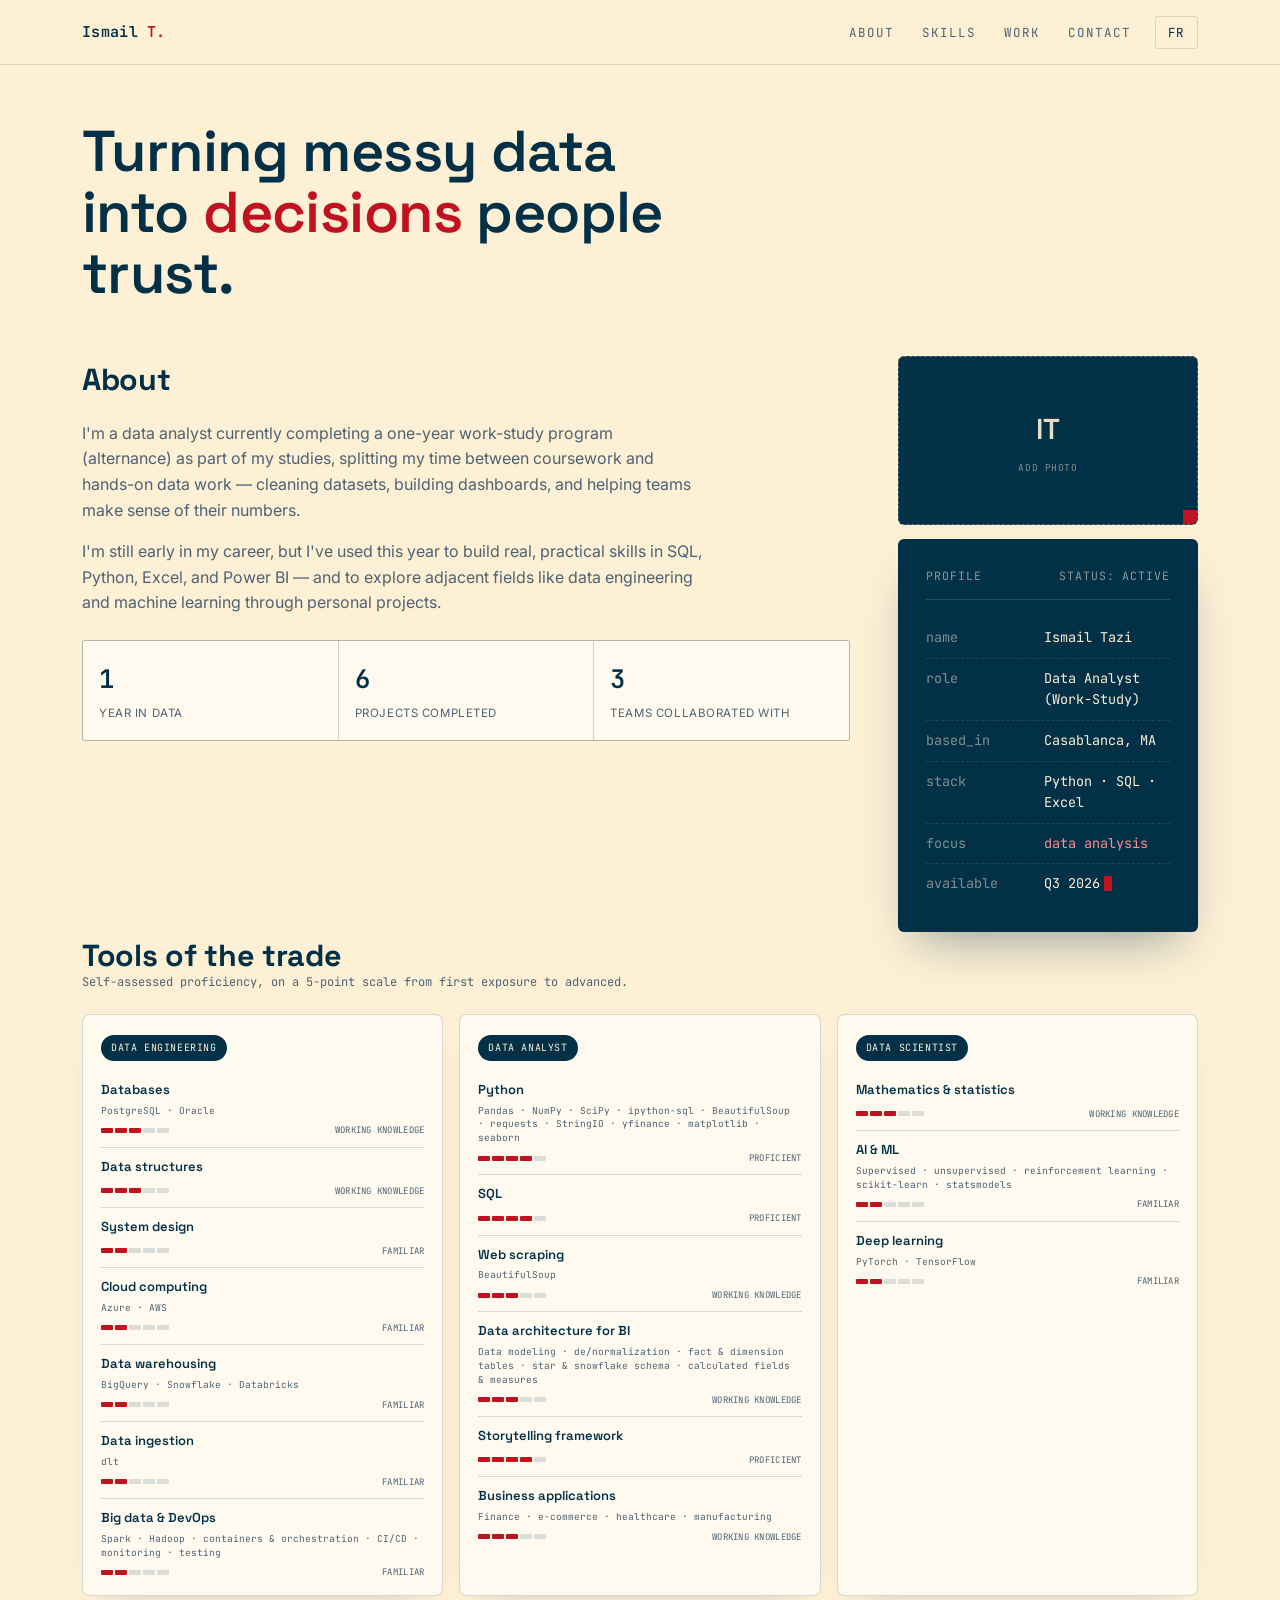
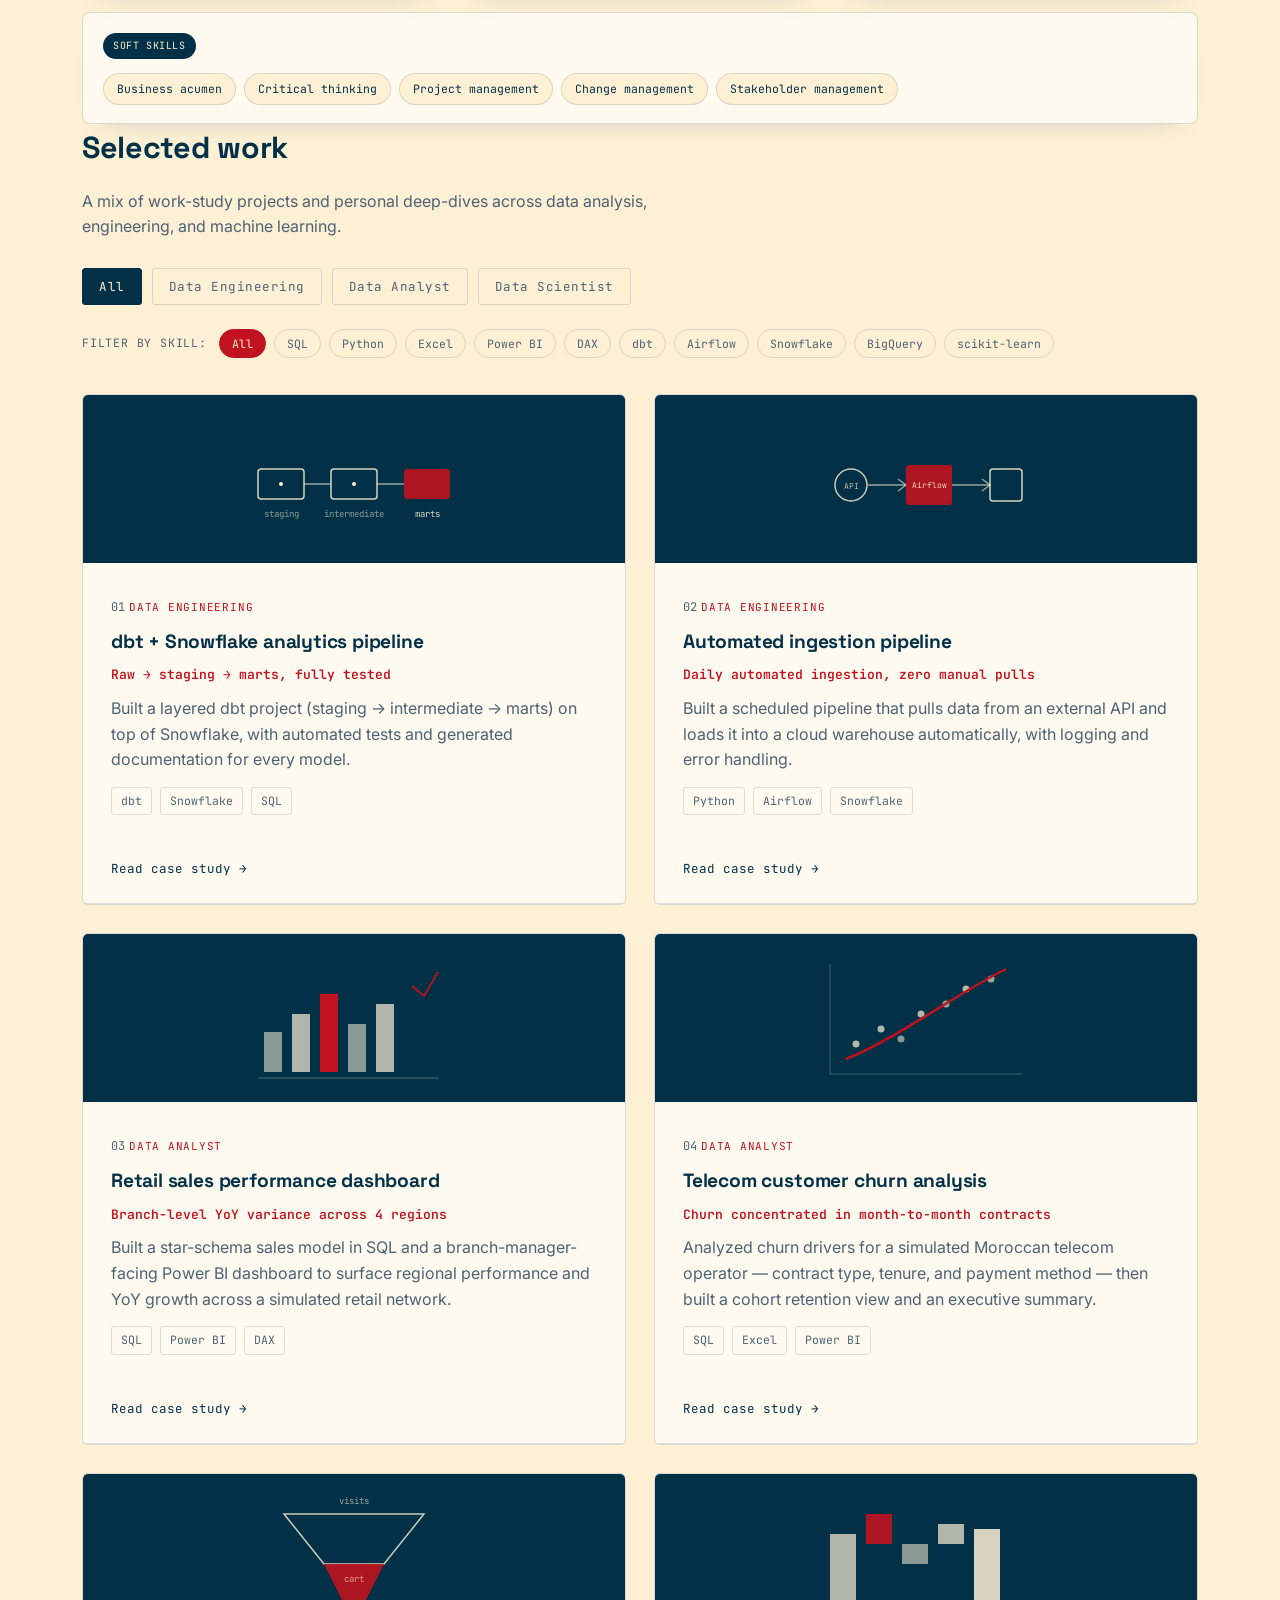
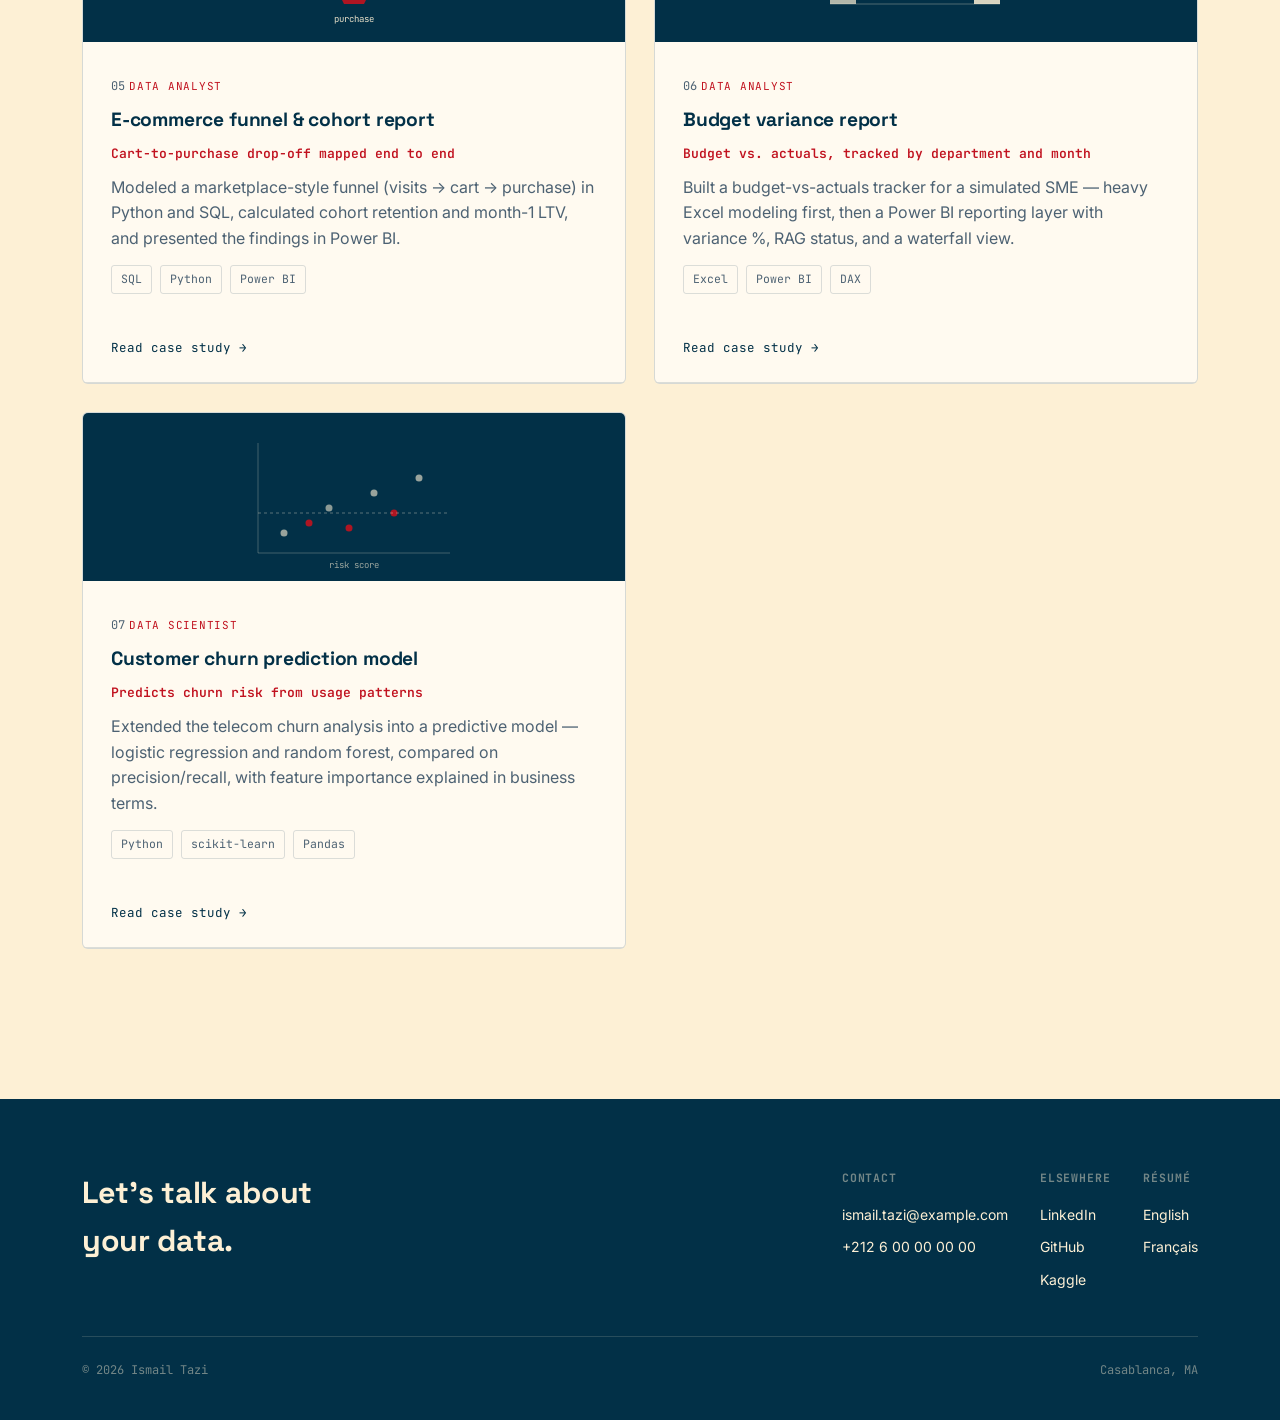
==== index.html @ ca557b4f "Add files via upload" ====
<!DOCTYPE html>
<html lang="en">
<head>
<meta charset="UTF-8">
<meta name="viewport" content="width=device-width, initial-scale=1.0">
<title>Ismail Tazi — Data Analyst (Work-Study)</title>
<link rel="preconnect" href="https://fonts.googleapis.com">
<link rel="preconnect" href="https://fonts.gstatic.com" crossorigin>
<link href="https://fonts.googleapis.com/css2?family=Space+Grotesk:wght@400;500;600;700&family=Inter:wght@400;500;600&family=JetBrains+Mono:wght@400;500;600&display=swap" rel="stylesheet">
<style>
  :root{
    --navy:#023047;
    --navy-soft:#4d6273;
    --navy-05: rgba(2,48,71,0.08);
    --navy-10: rgba(2,48,71,0.14);
    --red:#C1121F;
    --red-dim:#a10f1a;
    --cream:#FDF0D5;
    --cream-dim:#f2e1bd;
    --cream-line: rgba(2,48,71,0.16);
    --paper:#fffaf0;
    --radius: 3px;
    --max-w: 1180px;
    --ease: cubic-bezier(.2,.7,.2,1);
  }

  *{ box-sizing:border-box; }
  html{ scroll-behavior:smooth; }
  @media (prefers-reduced-motion: reduce){
    html{ scroll-behavior:auto; }
    *{ animation-duration:.001ms !important; animation-iteration-count:1 !important; transition-duration:.001ms !important; }
  }

  body{
    margin:0;
    background:var(--cream);
    color:var(--navy);
    font-family:'Inter', sans-serif;
    font-size:16px;
    line-height:1.6;
    -webkit-font-smoothing:antialiased;
  }

  h1,h2,h3{
    font-family:'Space Grotesk', sans-serif;
    margin:0;
    letter-spacing:-0.01em;
  }

  .mono{ font-family:'JetBrains Mono', monospace; }

  a{ color:inherit; text-decoration:none; }

  .wrap{
    max-width:var(--max-w);
    margin:0 auto;
    padding:0 32px;
  }

  ::selection{ background:var(--navy); color:var(--cream); }

  :focus-visible{
    outline:2px solid var(--red);
    outline-offset:3px;
  }

  /* ---------- NAV ---------- */
  header{
    position:sticky;
    top:0;
    z-index:50;
    background:rgba(253,240,213,0.92);
    backdrop-filter: blur(6px);
    border-bottom:1px solid var(--cream-line);
  }
  .nav{
    display:flex;
    align-items:center;
    justify-content:flex-start;
    height:64px;
  }
  .logo{
    font-family:'JetBrains Mono', monospace;
    font-weight:600;
    font-size:15px;
    letter-spacing:0.02em;
  }
  .logo span{ color:var(--red); }
  .nav-links{
    display:flex;
    gap:28px;
    list-style:none;
    margin:0 24px 0 auto;
    padding:0;
  }
  .nav-links a{
    font-family:'JetBrains Mono', monospace;
    font-size:12.5px;
    text-transform:uppercase;
    letter-spacing:0.08em;
    color:var(--navy-soft);
    position:relative;
    padding-bottom:4px;
    transition:color .15s var(--ease);
  }
  .nav-links a:hover{ color:var(--navy); }
  .nav-links a::after{
    content:"";
    position:absolute;
    left:0; right:100%; bottom:0;
    height:2px;
    background:var(--red);
    transition:right .2s var(--ease);
  }
  .nav-links a:hover::after{ right:0; }
  .nav-toggle{ display:none; }

  .lang-toggle{
    font-family:'JetBrains Mono', monospace;
    font-size:12.5px;
    letter-spacing:0.06em;
    background:transparent;
    color:var(--navy);
    border:1px solid var(--navy-10);
    border-radius:var(--radius);
    padding:7px 12px;
    cursor:pointer;
    transition:border-color .15s var(--ease), color .15s var(--ease);
  }
  .lang-toggle:hover{ border-color:var(--red); color:var(--red); }

  /* ---------- EYEBROW / TABLE LABEL PATTERN ---------- */
  .eyebrow{
    font-family:'JetBrains Mono', monospace;
    font-size:12.5px;
    text-transform:uppercase;
    letter-spacing:0.1em;
    color:var(--red);
    display:flex;
    align-items:center;
    gap:10px;
    margin-bottom:18px;
  }
  .eyebrow::before{
    content:"";
    width:22px; height:1px;
    background:var(--red);
  }

  section{ padding:110px 0; }
  @media (max-width:720px){ section{ padding:72px 0; } }
  #about{ padding-top:44px; }
  @media (max-width:720px){ #about{ padding-top:28px; } }
  #work{ padding-bottom:150px; }
  @media (max-width:720px){ #work{ padding-bottom:100px; } }

  /* ---------- HERO ---------- */
  .hero{
    padding-top:56px;
    padding-bottom:8px;
  }
  .hero h1{
    font-size:clamp(2.4rem, 4.6vw, 3.6rem);
    line-height:1.06;
    font-weight:600;
    max-width:18ch;
  }
  .hero h1 em{
    font-style:normal;
    color:var(--red);
  }

  .btn{
    font-family:'JetBrains Mono', monospace;
    font-size:13px;
    text-transform:uppercase;
    letter-spacing:0.06em;
    padding:14px 24px;
    border-radius:var(--radius);
    display:inline-flex;
    align-items:center;
    gap:8px;
    border:1px solid transparent;
    cursor:pointer;
    transition:transform .15s var(--ease), background .15s var(--ease), border-color .15s var(--ease);
  }
  .btn-primary{ background:var(--red); color:var(--cream); }
  .btn-primary:hover{ background:var(--red-dim); transform:translateY(-1px); }
  .btn-ghost{ background:transparent; color:var(--navy); border-color:var(--navy-10); }
  .btn-ghost:hover{ border-color:var(--navy); transform:translateY(-1px); }

  /* record card */
  .record{
    background:var(--navy);
    color:var(--cream);
    border-radius:6px;
    padding:28px;
    font-family:'JetBrains Mono', monospace;
    font-size:13.5px;
    box-shadow: 0 24px 48px -20px rgba(2,48,71,0.45);
  }
  .record-top{
    display:flex;
    justify-content:space-between;
    color: rgba(253,240,213,0.55);
    font-size:11.5px;
    text-transform:uppercase;
    letter-spacing:0.08em;
    margin-bottom:18px;
    padding-bottom:14px;
    border-bottom:1px solid rgba(253,240,213,0.15);
  }
  .record-row{
    display:flex;
    gap:14px;
    padding:9px 0;
    border-bottom:1px dashed rgba(253,240,213,0.12);
  }
  .record-row:last-child{ border-bottom:none; }
  .record-key{ color:rgba(253,240,213,0.5); min-width:104px; flex-shrink:0; }
  .record-val{ color:var(--cream); }
  .record-val.accent{ color:#ff8b91; }
  .cursor{
    display:inline-block;
    width:8px; height:15px;
    background:var(--red);
    margin-left:4px;
    animation: blink 1.1s steps(1) infinite;
    vertical-align:-3px;
  }
  @keyframes blink{ 50%{ opacity:0; } }

  /* ---------- ABOUT ---------- */
  .about-grid{
    display:grid;
    grid-template-columns: 1fr 300px;
    gap:48px;
    align-items:start;
  }
  .about-text h2{ font-size:1.9rem; margin-bottom:16px; }
  .about-text p{ color:var(--navy-soft); max-width:62ch; }
  .about-text p + p{ margin-top:14px; }

  .about-card{
    display:flex;
    flex-direction:column;
    gap:14px;
  }

  .profile-photo{
    width:100%;
    max-width:220px;
    aspect-ratio:4/5;
    border-radius:6px;
    background:var(--navy);
    border:1px dashed rgba(253,240,213,0.35);
    display:flex;
    align-items:center;
    justify-content:center;
    overflow:hidden;
    position:relative;
  }
  .profile-photo img{
    width:100%;
    height:100%;
    object-fit:cover;
    display:block;
  }
  .profile-photo .profile-placeholder{
    display:flex;
    flex-direction:column;
    align-items:center;
    gap:8px;
    color:var(--cream);
  }
  .profile-photo .profile-initials{
    font-family:'Space Grotesk', sans-serif;
    font-size:2.6rem;
    font-weight:600;
    opacity:0.9;
  }
  .profile-photo .profile-hint{
    font-family:'JetBrains Mono', monospace;
    font-size:10.5px;
    text-transform:uppercase;
    letter-spacing:0.06em;
    color:rgba(253,240,213,0.5);
  }
  .profile-photo::after{
    content:"";
    position:absolute;
    bottom:0; right:0;
    width:14px; height:14px;
    background:var(--red);
  }
  .profile-photo--hero{
    width:100%;
    max-width:none;
    aspect-ratio:16/9;
  }
  .profile-photo--hero .profile-initials{ font-size:1.8rem; }
  .profile-photo--hero .profile-hint{ font-size:9.5px; }

  .stat-strip{
    display:grid;
    grid-template-columns:repeat(3,1fr);
    gap:1px;
    background:var(--cream-line);
    border:1px solid var(--cream-line);
    border-radius:var(--radius);
    overflow:hidden;
    margin-top:24px;
  }
  .stat{
    background:var(--paper);
    padding:18px 16px;
  }
  .stat .num{
    font-family:'JetBrains Mono', monospace;
    font-size:1.6rem;
    font-weight:600;
    color:var(--navy);
  }
  .stat .num span{ color:var(--red); }
  .stat .label{
    margin-top:4px;
    font-size:11.5px;
    text-transform:uppercase;
    letter-spacing:0.05em;
    color:var(--navy-soft);
  }

  @media (max-width:900px){
    .about-grid{ grid-template-columns:1fr; gap:28px; }
    .about-card{ max-width:320px; }
    .stat-strip{ grid-template-columns:1fr; }
  }

  /* ---------- SKILLS ---------- */
  .skills-scale-note{
    font-family:'JetBrains Mono', monospace;
    font-size:12px;
    color:var(--navy-soft);
    margin:-16px 0 22px;
  }
  .skills-columns{
    display:grid;
    grid-template-columns:repeat(3, 1fr);
    gap:16px;
  }
  .skill-category{
    background:var(--paper);
    padding:18px 18px 6px;
    border:1px solid var(--cream-line);
    border-radius:8px;
    box-shadow:0 12px 28px -22px rgba(2,48,71,0.35);
  }
  .skill-category-label{
    font-family:'JetBrains Mono', monospace;
    font-size:10px;
    text-transform:uppercase;
    letter-spacing:0.06em;
    color:var(--cream);
    background:var(--navy);
    padding:5px 10px;
    border-radius:20px;
    margin-bottom:10px;
    display:inline-block;
  }
  .skill-row{
    padding:9px 0;
    border-top:1px solid var(--cream-line);
  }
  .skill-category .skill-row:first-of-type{ border-top:none; }
  .skill-row-top{
    display:flex;
    justify-content:space-between;
    align-items:baseline;
    gap:10px;
  }
  .skill-name{
    font-family:'Space Grotesk', sans-serif;
    font-size:13px;
    font-weight:600;
    color:var(--navy);
  }
  .skill-sub{
    font-family:'JetBrains Mono', monospace;
    font-size:9.5px;
    color:var(--navy-soft);
    line-height:1.45;
    margin-top:3px;
  }
  .skill-meter{
    display:flex;
    align-items:center;
    justify-content:space-between;
    gap:10px;
    margin-top:6px;
  }
  .skill-level{ display:flex; gap:2px; }
  .skill-level span{
    width:12px; height:5px;
    background:var(--navy-10);
    border-radius:1px;
  }
  .skill-level span.filled{ background:var(--red); }
  .skill-level-label{
    font-family:'JetBrains Mono', monospace;
    font-size:9px;
    text-transform:uppercase;
    letter-spacing:0.03em;
    color:var(--navy-soft);
    white-space:nowrap;
  }
  @media (max-width:900px){ .skills-columns{ grid-template-columns:1fr; } }

  .soft-skills-card{
    margin-top:16px;
    background:var(--paper);
    padding:18px 20px;
    border:1px solid var(--cream-line);
    border-radius:8px;
    box-shadow:0 12px 28px -22px rgba(2,48,71,0.35);
  }
  .soft-skills-tags{
    display:flex;
    flex-wrap:wrap;
    gap:8px;
    margin-top:4px;
  }
  .soft-tag{
    font-family:'JetBrains Mono', monospace;
    font-size:11.5px;
    padding:6px 13px;
    border:1px solid var(--navy-10);
    border-radius:20px;
    color:var(--navy);
    background:var(--cream);
  }

  /* ---------- PROJECTS ---------- */
  .filter-bar{
    display:flex;
    gap:10px;
    flex-wrap:wrap;
    margin:28px 0 40px;
  }
  .filter-btn{
    font-family:'JetBrains Mono', monospace;
    font-size:12.5px;
    letter-spacing:0.04em;
    padding:9px 16px;
    border-radius:var(--radius);
    border:1px solid var(--navy-10);
    background:transparent;
    color:var(--navy-soft);
    cursor:pointer;
    transition:background .15s var(--ease), color .15s var(--ease), border-color .15s var(--ease);
  }
  .filter-btn:hover{ border-color:var(--navy); color:var(--navy); }
  .filter-btn.active{
    background:var(--navy);
    border-color:var(--navy);
    color:var(--cream);
  }

  .skill-filter-row{
    display:flex;
    align-items:center;
    gap:12px;
    flex-wrap:wrap;
    margin:-16px 0 36px;
  }
  .skill-filter-label{
    font-family:'JetBrains Mono', monospace;
    font-size:11.5px;
    text-transform:uppercase;
    letter-spacing:0.07em;
    color:var(--navy-soft);
  }
  .skill-filters{
    display:flex;
    gap:8px;
    flex-wrap:wrap;
  }
  .skill-btn{
    font-family:'JetBrains Mono', monospace;
    font-size:11.5px;
    padding:6px 12px;
    border-radius:20px;
    border:1px solid var(--navy-10);
    background:transparent;
    color:var(--navy-soft);
    cursor:pointer;
    transition:background .15s var(--ease), color .15s var(--ease), border-color .15s var(--ease);
  }
  .skill-btn:hover{ border-color:var(--red); color:var(--red); }
  .skill-btn.active{
    background:var(--red);
    border-color:var(--red);
    color:var(--cream);
  }

  .projects-grid{
    display:grid;
    grid-template-columns:repeat(2, 1fr);
    gap:28px;
  }
  @media (max-width:820px){ .projects-grid{ grid-template-columns:1fr; } }

  .project-card{
    background:var(--paper);
    border:1px solid var(--cream-line);
    border-radius:6px;
    overflow:hidden;
    transition:transform .2s var(--ease), box-shadow .2s var(--ease), opacity .25s var(--ease);
  }
  .project-card:hover{
    transform:translateY(-3px);
    box-shadow:0 20px 36px -22px rgba(2,48,71,0.35);
  }
  .project-card.filtered-out{
    display:none;
  }

  .project-visual{
    height:168px;
    background:var(--navy);
    display:flex;
    align-items:center;
    justify-content:center;
    position:relative;
  }
  .project-visual svg{ width:100%; height:100%; }

  .project-body{ padding:26px 28px 28px; }
  .project-index{
    font-family:'JetBrains Mono', monospace;
    font-size:12px;
    color:var(--navy-soft);
  }
  .project-tag-cat{
    display:inline-block;
    font-family:'JetBrains Mono', monospace;
    font-size:11px;
    text-transform:uppercase;
    letter-spacing:0.07em;
    color:var(--red);
    margin:10px 0 10px;
  }
  .project-card h3{ font-size:1.2rem; margin-bottom:8px; }
  .project-card p{ color:var(--navy-soft); margin:0 0 14px; }
  .project-card .metric{
    font-family:'JetBrains Mono', monospace;
    font-size:13px;
    color:var(--red);
    font-weight:600;
    margin-bottom:10px;
  }
  .case-tags{ display:flex; gap:8px; flex-wrap:wrap; margin-bottom:16px; }
  .case-tags span{
    font-family:'JetBrains Mono', monospace;
    font-size:11.5px;
    color:var(--navy-soft);
    border:1px solid var(--navy-10);
    padding:4px 9px;
    border-radius:var(--radius);
  }
  .case-link{
    font-family:'JetBrains Mono', monospace;
    font-size:12.5px;
    color:var(--navy);
    border-bottom:1px solid var(--navy-10);
    padding-bottom:2px;
    transition:border-color .15s;
  }
  .case-link:hover{ border-color:var(--red); color:var(--red); }

  /* ---------- CONTACT / FOOTER ---------- */
  footer{
    background:var(--navy);
    color:rgba(253,240,213,0.7);
    padding:70px 0 40px;
  }
  footer .wrap{ }
  .footer-top{
    display:flex;
    justify-content:space-between;
    align-items:flex-start;
    gap:40px;
    flex-wrap:wrap;
    padding-bottom:40px;
    border-bottom:1px solid rgba(253,240,213,0.15);
  }
  footer h2{
    color:var(--cream);
    font-size:1.9rem;
    max-width:14ch;
  }
  .footer-links{
    display:flex;
    gap:32px;
    flex-wrap:wrap;
  }
  .footer-col h4{
    font-family:'JetBrains Mono', monospace;
    text-transform:uppercase;
    font-size:11.5px;
    letter-spacing:0.08em;
    color:rgba(253,240,213,0.45);
    margin:0 0 12px;
  }
  .footer-col a{
    display:block;
    font-size:14px;
    color:var(--cream);
    padding:5px 0;
    transition:color .15s;
  }
  .footer-col a:hover{ color:var(--red); }
  .footer-bottom{
    display:flex;
    justify-content:space-between;
    padding-top:24px;
    font-family:'JetBrains Mono', monospace;
    font-size:12px;
    color:rgba(253,240,213,0.45);
    flex-wrap:wrap;
    gap:10px;
  }

  .reveal{
    opacity:0;
    transform:translateY(14px);
    transition:opacity .6s var(--ease), transform .6s var(--ease);
  }
  .reveal.in{ opacity:1; transform:none; }
</style>
</head>
<body>

<header>
  <div class="wrap nav">
    <div class="logo">Ismail <span>T.</span></div>
    <ul class="nav-links">
      <li><a href="#about" data-i18n="nav.about">about</a></li>
      <li><a href="#skills" data-i18n="nav.skills">skills</a></li>
      <li><a href="#work" data-i18n="nav.work">work</a></li>
      <li><a href="#contact" data-i18n="nav.contact">contact</a></li>
    </ul>
    <button class="lang-toggle mono" id="langToggle" aria-label="Switch language">FR</button>
  </div>
</header>

<main>

  <!-- HERO -->
  <section class="hero wrap" id="hero">
    <h1 data-i18n="hero.title">Turning messy data<br>into <em>decisions</em> people trust.</h1>
  </section>

  <!-- ABOUT -->
  <section id="about" class="wrap">
    <div class="about-grid">
      <div class="about-text">
        <h2 data-i18n="about.title">About</h2>
        <p data-i18n="about.p1">I spend most days in that space between raw tables and real decisions — cleaning messy datasets, building models, and shipping dashboards that people actually open on a Monday morning. I care as much about a well-indexed query as I do about a well-calibrated model.</p>
        <p data-i18n="about.p2">Before moving fully into data, I worked adjacent to the business teams I now support — which is probably why I default to asking "what decision does this change?" before I open a notebook.</p>

        <div class="stat-strip">
          <div class="stat"><div class="num">1</div><div class="label" data-i18n="about.stat1">year in data</div></div>
          <div class="stat"><div class="num">6</div><div class="label" data-i18n="about.stat2">projects completed</div></div>
          <div class="stat"><div class="num">3</div><div class="label" data-i18n="about.stat3">teams collaborated with</div></div>
        </div>
      </div>

      <div class="about-card">
        <div class="profile-photo profile-photo--hero">
          <!-- Replace this placeholder with: <img src="profile.jpg" alt="Ismail Tazi"> -->
          <div class="profile-placeholder">
            <span class="profile-initials">IT</span>
            <span class="profile-hint" data-i18n="about.photoHint">add photo</span>
          </div>
        </div>

        <div class="record" aria-hidden="true">
          <div class="record-top"><span>Profile</span><span data-i18n="record.status">status: active</span></div>
          <div class="record-row"><span class="record-key">name</span><span class="record-val">Ismail Tazi</span></div>
          <div class="record-row"><span class="record-key">role</span><span class="record-val" data-i18n="record.role">Data Analyst (Work-Study)</span></div>
          <div class="record-row"><span class="record-key">based_in</span><span class="record-val">Casablanca, MA</span></div>
          <div class="record-row"><span class="record-key">stack</span><span class="record-val">Python · SQL · Excel</span></div>
          <div class="record-row"><span class="record-key">focus</span><span class="record-val accent" data-i18n="record.focus">data analysis</span></div>
          <div class="record-row"><span class="record-key">available</span><span class="record-val" data-i18n="record.available">Q3 2026<span class="cursor"></span></span></div>
        </div>
      </div>
    </div>
  </section>

  <!-- SKILLS -->
  <section id="skills" class="wrap">
    <h2 style="font-size:1.9rem; margin-bottom:8px;" data-i18n="skills.title">Tools of the trade</h2>
    <p class="skills-scale-note" data-i18n="skills.scaleNote">Self-assessed proficiency, on a 5-point scale from first exposure to advanced.</p>

    <div class="skills-columns">

      <!-- Data Engineering -->
      <div class="skill-category">
        <span class="skill-category-label" data-i18n="filter.engineering">Data Engineering</span>

        <div class="skill-row">
          <div class="skill-row-top"><span class="skill-name" data-i18n="skill.databases">Databases</span></div>
          <div class="skill-sub">PostgreSQL · Oracle</div>
          <div class="skill-meter">
            <div class="skill-level" data-level="3"><span></span><span></span><span></span><span></span><span></span></div>
            <span class="skill-level-label" data-i18n="level.3">Working knowledge</span>
          </div>
        </div>

        <div class="skill-row">
          <div class="skill-row-top"><span class="skill-name" data-i18n="skill.datastructures">Data structures</span></div>
          <div class="skill-meter">
            <div class="skill-level" data-level="3"><span></span><span></span><span></span><span></span><span></span></div>
            <span class="skill-level-label" data-i18n="level.3">Working knowledge</span>
          </div>
        </div>

        <div class="skill-row">
          <div class="skill-row-top"><span class="skill-name" data-i18n="skill.systemdesign">System design</span></div>
          <div class="skill-meter">
            <div class="skill-level" data-level="2"><span></span><span></span><span></span><span></span><span></span></div>
            <span class="skill-level-label" data-i18n="level.2">Familiar</span>
          </div>
        </div>

        <div class="skill-row">
          <div class="skill-row-top"><span class="skill-name" data-i18n="skill.cloud">Cloud computing</span></div>
          <div class="skill-sub">Azure · AWS</div>
          <div class="skill-meter">
            <div class="skill-level" data-level="2"><span></span><span></span><span></span><span></span><span></span></div>
            <span class="skill-level-label" data-i18n="level.2">Familiar</span>
          </div>
        </div>

        <div class="skill-row">
          <div class="skill-row-top"><span class="skill-name" data-i18n="skill.warehousing">Data warehousing</span></div>
          <div class="skill-sub">BigQuery · Snowflake · Databricks</div>
          <div class="skill-meter">
            <div class="skill-level" data-level="2"><span></span><span></span><span></span><span></span><span></span></div>
            <span class="skill-level-label" data-i18n="level.2">Familiar</span>
          </div>
        </div>

        <div class="skill-row">
          <div class="skill-row-top"><span class="skill-name" data-i18n="skill.ingestion">Data ingestion</span></div>
          <div class="skill-sub">dlt</div>
          <div class="skill-meter">
            <div class="skill-level" data-level="2"><span></span><span></span><span></span><span></span><span></span></div>
            <span class="skill-level-label" data-i18n="level.2">Familiar</span>
          </div>
        </div>

        <div class="skill-row">
          <div class="skill-row-top"><span class="skill-name" data-i18n="skill.bigdata">Big data &amp; DevOps</span></div>
          <div class="skill-sub">Spark · Hadoop · containers &amp; orchestration · CI/CD · monitoring · testing</div>
          <div class="skill-meter">
            <div class="skill-level" data-level="2"><span></span><span></span><span></span><span></span><span></span></div>
            <span class="skill-level-label" data-i18n="level.2">Familiar</span>
          </div>
        </div>
      </div>

      <!-- Data Analyst -->
      <div class="skill-category">
        <span class="skill-category-label" data-i18n="filter.analyst">Data Analyst</span>

        <div class="skill-row">
          <div class="skill-row-top"><span class="skill-name">Python</span></div>
          <div class="skill-sub">Pandas · NumPy · SciPy · ipython-sql · BeautifulSoup · requests · StringIO · yfinance · matplotlib · seaborn</div>
          <div class="skill-meter">
            <div class="skill-level" data-level="4"><span></span><span></span><span></span><span></span><span></span></div>
            <span class="skill-level-label" data-i18n="level.4">Proficient</span>
          </div>
        </div>

        <div class="skill-row">
          <div class="skill-row-top"><span class="skill-name">SQL</span></div>
          <div class="skill-meter">
            <div class="skill-level" data-level="4"><span></span><span></span><span></span><span></span><span></span></div>
            <span class="skill-level-label" data-i18n="level.4">Proficient</span>
          </div>
        </div>

        <div class="skill-row">
          <div class="skill-row-top"><span class="skill-name" data-i18n="skill.webscraping">Web scraping</span></div>
          <div class="skill-sub">BeautifulSoup</div>
          <div class="skill-meter">
            <div class="skill-level" data-level="3"><span></span><span></span><span></span><span></span><span></span></div>
            <span class="skill-level-label" data-i18n="level.3">Working knowledge</span>
          </div>
        </div>

        <div class="skill-row">
          <div class="skill-row-top"><span class="skill-name" data-i18n="skill.dataarch">Data architecture for BI</span></div>
          <div class="skill-sub" data-i18n="skill.dataarch.sub">Data modeling · de/normalization · fact &amp; dimension tables · star &amp; snowflake schema · calculated fields &amp; measures</div>
          <div class="skill-meter">
            <div class="skill-level" data-level="3"><span></span><span></span><span></span><span></span><span></span></div>
            <span class="skill-level-label" data-i18n="level.3">Working knowledge</span>
          </div>
        </div>

        <div class="skill-row">
          <div class="skill-row-top"><span class="skill-name" data-i18n="skill.storytelling">Storytelling framework</span></div>
          <div class="skill-meter">
            <div class="skill-level" data-level="4"><span></span><span></span><span></span><span></span><span></span></div>
            <span class="skill-level-label" data-i18n="level.4">Proficient</span>
          </div>
        </div>

        <div class="skill-row">
          <div class="skill-row-top"><span class="skill-name" data-i18n="skill.bizapps">Business applications</span></div>
          <div class="skill-sub" data-i18n="skill.bizapps.sub">Finance · e-commerce · healthcare · manufacturing</div>
          <div class="skill-meter">
            <div class="skill-level" data-level="3"><span></span><span></span><span></span><span></span><span></span></div>
            <span class="skill-level-label" data-i18n="level.3">Working knowledge</span>
          </div>
        </div>
      </div>

      <!-- Data Scientist -->
      <div class="skill-category">
        <span class="skill-category-label" data-i18n="filter.scientist">Data Scientist</span>

        <div class="skill-row">
          <div class="skill-row-top"><span class="skill-name" data-i18n="skill.mathstats">Mathematics &amp; statistics</span></div>
          <div class="skill-meter">
            <div class="skill-level" data-level="3"><span></span><span></span><span></span><span></span><span></span></div>
            <span class="skill-level-label" data-i18n="level.3">Working knowledge</span>
          </div>
        </div>

        <div class="skill-row">
          <div class="skill-row-top"><span class="skill-name">AI &amp; ML</span></div>
          <div class="skill-sub" data-i18n="skill.aiml.sub">Supervised · unsupervised · reinforcement learning · scikit-learn · statsmodels</div>
          <div class="skill-meter">
            <div class="skill-level" data-level="2"><span></span><span></span><span></span><span></span><span></span></div>
            <span class="skill-level-label" data-i18n="level.2">Familiar</span>
          </div>
        </div>

        <div class="skill-row">
          <div class="skill-row-top"><span class="skill-name" data-i18n="skill.deeplearning">Deep learning</span></div>
          <div class="skill-sub">PyTorch · TensorFlow</div>
          <div class="skill-meter">
            <div class="skill-level" data-level="2"><span></span><span></span><span></span><span></span><span></span></div>
            <span class="skill-level-label" data-i18n="level.2">Familiar</span>
          </div>
        </div>
      </div>

    </div>

    <div class="soft-skills-card">
      <span class="skill-category-label" data-i18n="skill.soft">Soft skills</span>
      <div class="soft-skills-tags">
        <span class="soft-tag" data-i18n="skill.soft.acumen">Business acumen</span>
        <span class="soft-tag" data-i18n="skill.soft.critical">Critical thinking</span>
        <span class="soft-tag" data-i18n="skill.soft.pm">Project management</span>
        <span class="soft-tag" data-i18n="skill.soft.change">Change management</span>
        <span class="soft-tag" data-i18n="skill.soft.stakeholder">Stakeholder management</span>
      </div>
    </div>
  </section>

  <!-- PROJECTS -->
  <section id="work" class="wrap">
    <h2 style="font-size:1.9rem; margin-bottom:8px;" data-i18n="projects.title">Selected work</h2>
    <p style="color:var(--navy-soft); max-width:60ch; margin-bottom:12px;" data-i18n="projects.intro">A mix of work-study projects and personal deep-dives across data analysis, engineering, and machine learning.</p>

    <div class="filter-bar" role="tablist" aria-label="Filter projects by field">
      <button class="filter-btn active" data-filter="all" data-i18n="filter.all">All</button>
      <button class="filter-btn" data-filter="engineering" data-i18n="filter.engineering">Data Engineering</button>
      <button class="filter-btn" data-filter="analyst" data-i18n="filter.analyst">Data Analyst</button>
      <button class="filter-btn" data-filter="scientist" data-i18n="filter.scientist">Data Scientist</button>
    </div>

    <div class="skill-filter-row">
      <span class="skill-filter-label" data-i18n="skillfilter.label">Filter by skill:</span>
      <div class="skill-filters" role="tablist" aria-label="Filter projects by skill">
        <button class="skill-btn active" data-skill="all" data-i18n="filter.all">All</button>
        <button class="skill-btn" data-skill="sql">SQL</button>
        <button class="skill-btn" data-skill="python">Python</button>
        <button class="skill-btn" data-skill="excel">Excel</button>
        <button class="skill-btn" data-skill="power-bi">Power BI</button>
        <button class="skill-btn" data-skill="dax">DAX</button>
        <button class="skill-btn" data-skill="dbt">dbt</button>
        <button class="skill-btn" data-skill="airflow">Airflow</button>
        <button class="skill-btn" data-skill="snowflake">Snowflake</button>
        <button class="skill-btn" data-skill="bigquery">BigQuery</button>
        <button class="skill-btn" data-skill="scikit-learn">scikit-learn</button>
      </div>
    </div>

    <div class="projects-grid">

      <!-- Data Engineering -->
      <article class="project-card" data-category="engineering" data-skills="dbt,snowflake,sql">
        <div class="project-visual" aria-hidden="true">
          <svg viewBox="0 0 240 168" xmlns="http://www.w3.org/2000/svg">
            <rect x="24" y="74" width="46" height="30" rx="3" stroke="#FDF0D5" stroke-width="1.5" fill="none" opacity="0.85"/>
            <rect x="97" y="74" width="46" height="30" rx="3" stroke="#FDF0D5" stroke-width="1.5" fill="none" opacity="0.85"/>
            <rect x="170" y="74" width="46" height="30" rx="3" fill="#C1121F" opacity="0.9"/>
            <path d="M70 89 H97" stroke="#FDF0D5" stroke-width="1.5" opacity="0.6"/>
            <path d="M143 89 H170" stroke="#FDF0D5" stroke-width="1.5" opacity="0.6"/>
            <circle cx="47" cy="89" r="2" fill="#FDF0D5"/>
            <circle cx="120" cy="89" r="2" fill="#FDF0D5"/>
            <text x="47" y="122" font-family="JetBrains Mono, monospace" font-size="9" fill="#FDF0D5" text-anchor="middle" opacity="0.55">staging</text>
            <text x="120" y="122" font-family="JetBrains Mono, monospace" font-size="9" fill="#FDF0D5" text-anchor="middle" opacity="0.55">intermediate</text>
            <text x="193" y="122" font-family="JetBrains Mono, monospace" font-size="9" fill="#FDF0D5" text-anchor="middle" opacity="0.85">marts</text>
          </svg>
        </div>
        <div class="project-body">
          <span class="project-index">01</span>
          <div class="project-tag-cat" data-i18n="filter.engineering">Data Engineering</div>
          <h3 data-i18n="case1.title">dbt + Snowflake analytics pipeline</h3>
          <div class="metric" data-i18n="case1.metric">Raw → staging → marts, fully tested</div>
          <p data-i18n="case1.desc">Built a layered dbt project (staging → intermediate → marts) on top of Snowflake, with automated tests and generated documentation for every model.</p>
          <div class="case-tags"><span>dbt</span><span>Snowflake</span><span>SQL</span></div>
        </div>
        <a class="case-link" href="projects/dbt-snowflake-pipeline.html" data-i18n="case.link" style="display:block; padding:0 28px 24px;">Read case study →</a>
      </article>

      <article class="project-card" data-category="engineering" data-skills="python,airflow,snowflake">
        <div class="project-visual" aria-hidden="true">
          <svg viewBox="0 0 240 168" xmlns="http://www.w3.org/2000/svg">
            <circle cx="45" cy="90" r="16" stroke="#FDF0D5" stroke-width="1.5" fill="none" opacity="0.8"/>
            <text x="45" y="94" font-family="JetBrains Mono, monospace" font-size="8" fill="#FDF0D5" text-anchor="middle" opacity="0.75">API</text>
            <path d="M62 90 H100" stroke="#FDF0D5" stroke-width="1.5" opacity="0.6"/>
            <path d="M92 84 L100 90 L92 96" stroke="#FDF0D5" stroke-width="1.5" fill="none" opacity="0.6"/>
            <rect x="100" y="70" width="46" height="40" rx="3" fill="#C1121F" opacity="0.9"/>
            <text x="123" y="93" font-family="JetBrains Mono, monospace" font-size="8" fill="#FDF0D5" text-anchor="middle" opacity="0.9">Airflow</text>
            <path d="M146 90 H184" stroke="#FDF0D5" stroke-width="1.5" opacity="0.6"/>
            <path d="M176 84 L184 90 L176 96" stroke="#FDF0D5" stroke-width="1.5" fill="none" opacity="0.6"/>
            <rect x="184" y="74" width="32" height="32" rx="3" stroke="#FDF0D5" stroke-width="1.5" fill="none" opacity="0.85"/>
          </svg>
        </div>
        <div class="project-body">
          <span class="project-index">02</span>
          <div class="project-tag-cat" data-i18n="filter.engineering">Data Engineering</div>
          <h3 data-i18n="case2.title">Automated ingestion pipeline</h3>
          <div class="metric" data-i18n="case2.metric">Daily automated ingestion, zero manual pulls</div>
          <p data-i18n="case2.desc">Built a scheduled pipeline that pulls data from an external API and loads it into a cloud warehouse automatically, with logging and error handling.</p>
          <div class="case-tags"><span>Python</span><span>Airflow</span><span>Snowflake</span></div>
        </div>
        <a class="case-link" href="projects/automated-ingestion-pipeline.html" data-i18n="case.link" style="display:block; padding:0 28px 24px;">Read case study →</a>
      </article>

      <!-- Data Analyst -->
      <article class="project-card" data-category="analyst" data-skills="sql,power-bi,dax">
        <div class="project-visual" aria-hidden="true">
          <svg viewBox="0 0 240 168" xmlns="http://www.w3.org/2000/svg">
            <rect x="30" y="98" width="18" height="40" fill="#FDF0D5" opacity="0.55"/>
            <rect x="58" y="80" width="18" height="58" fill="#FDF0D5" opacity="0.7"/>
            <rect x="86" y="60" width="18" height="78" fill="#C1121F"/>
            <rect x="114" y="90" width="18" height="48" fill="#FDF0D5" opacity="0.55"/>
            <rect x="142" y="70" width="18" height="68" fill="#FDF0D5" opacity="0.7"/>
            <line x1="24" y1="144" x2="205" y2="144" stroke="#FDF0D5" stroke-width="1" opacity="0.3"/>
            <path d="M178 52 L190 62 L204 38" stroke="#C1121F" stroke-width="2" fill="none" opacity="0.9"/>
          </svg>
        </div>
        <div class="project-body">
          <span class="project-index">03</span>
          <div class="project-tag-cat" data-i18n="filter.analyst">Data Analyst</div>
          <h3 data-i18n="case3.title">Retail sales performance dashboard</h3>
          <div class="metric" data-i18n="case3.metric">Branch-level YoY variance across 4 regions</div>
          <p data-i18n="case3.desc">Built a star-schema sales model in SQL and a branch-manager-facing Power BI dashboard to surface regional performance and YoY growth across a simulated retail network.</p>
          <div class="case-tags"><span>SQL</span><span>Power BI</span><span>DAX</span></div>
        </div>
        <a class="case-link" href="projects/retail-banking-sales-dashboard.html" data-i18n="case.link" style="display:block; padding:0 28px 24px;">Read case study →</a>
      </article>

      <article class="project-card" data-category="analyst" data-skills="sql,excel,power-bi">
        <div class="project-visual" aria-hidden="true">
          <svg viewBox="0 0 240 168" xmlns="http://www.w3.org/2000/svg">
            <line x1="24" y1="30" x2="24" y2="140" stroke="#FDF0D5" stroke-width="1" opacity="0.25"/>
            <line x1="24" y1="140" x2="216" y2="140" stroke="#FDF0D5" stroke-width="1" opacity="0.25"/>
            <circle cx="50" cy="110" r="3.5" fill="#FDF0D5" opacity="0.7"/>
            <circle cx="75" cy="95" r="3.5" fill="#FDF0D5" opacity="0.7"/>
            <circle cx="95" cy="105" r="3.5" fill="#FDF0D5" opacity="0.55"/>
            <circle cx="115" cy="80" r="3.5" fill="#FDF0D5" opacity="0.7"/>
            <circle cx="140" cy="70" r="3.5" fill="#FDF0D5" opacity="0.6"/>
            <circle cx="160" cy="55" r="3.5" fill="#FDF0D5" opacity="0.7"/>
            <circle cx="185" cy="45" r="3.5" fill="#FDF0D5" opacity="0.6"/>
            <path d="M40 125 C 90 105, 150 60, 200 35" stroke="#C1121F" stroke-width="2.5" fill="none"/>
          </svg>
        </div>
        <div class="project-body">
          <span class="project-index">04</span>
          <div class="project-tag-cat" data-i18n="filter.analyst">Data Analyst</div>
          <h3 data-i18n="case4.title">Telecom customer churn analysis</h3>
          <div class="metric" data-i18n="case4.metric">Churn concentrated in month-to-month contracts</div>
          <p data-i18n="case4.desc">Analyzed churn drivers for a simulated Moroccan telecom operator — contract type, tenure, and payment method — then built a cohort retention view and an executive summary.</p>
          <div class="case-tags"><span>SQL</span><span>Excel</span><span>Power BI</span></div>
        </div>
        <a class="case-link" href="projects/telecom-churn-analysis.html" data-i18n="case.link" style="display:block; padding:0 28px 24px;">Read case study →</a>
      </article>

      <article class="project-card" data-category="analyst" data-skills="sql,python,power-bi">
        <div class="project-visual" aria-hidden="true">
          <svg viewBox="0 0 240 168" xmlns="http://www.w3.org/2000/svg">
            <path d="M50 40 H190 L150 90 H90 Z" fill="none" stroke="#FDF0D5" stroke-width="1.5" opacity="0.8"/>
            <path d="M90 90 H150 L130 130 H110 Z" fill="#C1121F" opacity="0.9"/>
            <text x="120" y="30" font-family="JetBrains Mono, monospace" font-size="9" fill="#FDF0D5" text-anchor="middle" opacity="0.6">visits</text>
            <text x="120" y="108" font-family="JetBrains Mono, monospace" font-size="9" fill="#FDF0D5" text-anchor="middle" opacity="0.6">cart</text>
            <text x="120" y="148" font-family="JetBrains Mono, monospace" font-size="9" fill="#FDF0D5" text-anchor="middle" opacity="0.9">purchase</text>
          </svg>
        </div>
        <div class="project-body">
          <span class="project-index">05</span>
          <div class="project-tag-cat" data-i18n="filter.analyst">Data Analyst</div>
          <h3 data-i18n="case5.title">E-commerce funnel &amp; cohort report</h3>
          <div class="metric" data-i18n="case5.metric">Cart-to-purchase drop-off mapped end to end</div>
          <p data-i18n="case5.desc">Modeled a marketplace-style funnel (visits → cart → purchase) in Python and SQL, calculated cohort retention and month-1 LTV, and presented the findings in Power BI.</p>
          <div class="case-tags"><span>SQL</span><span>Python</span><span>Power BI</span></div>
        </div>
        <a class="case-link" href="projects/ecommerce-funnel-cohort-report.html" data-i18n="case.link" style="display:block; padding:0 28px 24px;">Read case study →</a>
      </article>

      <article class="project-card" data-category="analyst" data-skills="excel,power-bi,dax">
        <div class="project-visual" aria-hidden="true">
          <svg viewBox="0 0 240 168" xmlns="http://www.w3.org/2000/svg">
            <rect x="24" y="60" width="26" height="70" fill="#FDF0D5" opacity="0.7"/>
            <rect x="60" y="40" width="26" height="30" fill="#C1121F" opacity="0.9"/>
            <rect x="96" y="70" width="26" height="20" fill="#FDF0D5" opacity="0.55"/>
            <rect x="132" y="50" width="26" height="20" fill="#FDF0D5" opacity="0.7"/>
            <rect x="168" y="55" width="26" height="75" fill="#FDF0D5" opacity="0.85"/>
            <line x1="24" y1="130" x2="194" y2="130" stroke="#FDF0D5" stroke-width="1" opacity="0.3"/>
          </svg>
        </div>
        <div class="project-body">
          <span class="project-index">06</span>
          <div class="project-tag-cat" data-i18n="filter.analyst">Data Analyst</div>
          <h3 data-i18n="case6.title">Budget variance report</h3>
          <div class="metric" data-i18n="case6.metric">Budget vs. actuals, tracked by department and month</div>
          <p data-i18n="case6.desc">Built a budget-vs-actuals tracker for a simulated SME — heavy Excel modeling first, then a Power BI reporting layer with variance %, RAG status, and a waterfall view.</p>
          <div class="case-tags"><span>Excel</span><span>Power BI</span><span>DAX</span></div>
        </div>
        <a class="case-link" href="projects/budget-variance-report.html" data-i18n="case.link" style="display:block; padding:0 28px 24px;">Read case study →</a>
      </article>

      <!-- Data Scientist -->
      <article class="project-card" data-category="scientist" data-skills="python,scikit-learn">
        <div class="project-visual" aria-hidden="true">
          <svg viewBox="0 0 240 168" xmlns="http://www.w3.org/2000/svg">
            <line x1="24" y1="30" x2="24" y2="140" stroke="#FDF0D5" stroke-width="1" opacity="0.25"/>
            <line x1="24" y1="140" x2="216" y2="140" stroke="#FDF0D5" stroke-width="1" opacity="0.25"/>
            <circle cx="50" cy="120" r="3.5" fill="#FDF0D5" opacity="0.6"/>
            <circle cx="75" cy="110" r="3.5" fill="#C1121F" opacity="0.9"/>
            <circle cx="95" cy="95" r="3.5" fill="#FDF0D5" opacity="0.55"/>
            <circle cx="115" cy="115" r="3.5" fill="#C1121F" opacity="0.9"/>
            <circle cx="140" cy="80" r="3.5" fill="#FDF0D5" opacity="0.6"/>
            <circle cx="160" cy="100" r="3.5" fill="#C1121F" opacity="0.9"/>
            <circle cx="185" cy="65" r="3.5" fill="#FDF0D5" opacity="0.6"/>
            <path d="M24 100 H216" stroke="#FDF0D5" stroke-width="1" stroke-dasharray="3 3" opacity="0.35"/>
            <text x="120" y="155" font-family="JetBrains Mono, monospace" font-size="9" fill="#FDF0D5" text-anchor="middle" opacity="0.6">risk score</text>
          </svg>
        </div>
        <div class="project-body">
          <span class="project-index">07</span>
          <div class="project-tag-cat" data-i18n="filter.scientist">Data Scientist</div>
          <h3 data-i18n="case7.title">Customer churn prediction model</h3>
          <div class="metric" data-i18n="case7.metric">Predicts churn risk from usage patterns</div>
          <p data-i18n="case7.desc">Extended the telecom churn analysis into a predictive model — logistic regression and random forest, compared on precision/recall, with feature importance explained in business terms.</p>
          <div class="case-tags"><span>Python</span><span>scikit-learn</span><span>Pandas</span></div>
        </div>
        <a class="case-link" href="projects/churn-prediction-model.html" data-i18n="case.link" style="display:block; padding:0 28px 24px;">Read case study →</a>
      </article>

    </div>
  </section>



</main>

<footer id="contact">
  <div class="wrap">
    <div class="footer-top">
      <h2 data-i18n="footer.title">Let's talk about your data.</h2>
      <div class="footer-links">
        <div class="footer-col">
          <h4 data-i18n="footer.contact">Contact</h4>
          <a href="mailto:ismail.tazi@example.com">ismail.tazi@example.com</a>
          <a href="tel:+212600000000">+212 6 00 00 00 00</a>
        </div>
        <div class="footer-col">
          <h4 data-i18n="footer.elsewhere">Elsewhere</h4>
          <a href="#">LinkedIn</a>
          <a href="#">GitHub</a>
          <a href="#">Kaggle</a>
        </div>
        <div class="footer-col">
          <h4 data-i18n="footer.resume">Résumé</h4>
          <a href="resume-en.pdf" download>English</a>
          <a href="resume-fr.pdf" download>Français</a>
        </div>
      </div>
    </div>
    <div class="footer-bottom">
      <span>© 2026 Ismail Tazi</span>
      <span>Casablanca, MA</span>
    </div>
  </div>
</footer>

<script>
  // scroll reveal for case rows and stat cards
  const targets = document.querySelectorAll('.project-card, .stat, .skill-category');
  targets.forEach(t => t.classList.add('reveal'));
  const io = new IntersectionObserver((entries) => {
    entries.forEach(e => {
      if(e.isIntersecting){ e.target.classList.add('in'); io.unobserve(e.target); }
    });
  }, { threshold: 0.15 });
  targets.forEach(t => io.observe(t));

  // ---------- skill proficiency meters ----------
  document.querySelectorAll('.skill-level').forEach(meter => {
    const level = parseInt(meter.dataset.level, 10) || 0;
    const segments = meter.querySelectorAll('span');
    segments.forEach((seg, i) => {
      seg.classList.toggle('filled', i < level);
    });
  });

  // ---------- project filtering ----------
  const filterButtons = document.querySelectorAll('.filter-btn');
  const skillButtons = document.querySelectorAll('.skill-btn');
  const projectCards = document.querySelectorAll('.project-card');

  let activeField = 'all';
  let activeSkill = 'all';

  function applyProjectFilters(){
    projectCards.forEach(card => {
      const fieldMatch = activeField === 'all' || card.dataset.category === activeField;
      const skills = (card.dataset.skills || '').split(',');
      const skillMatch = activeSkill === 'all' || skills.includes(activeSkill);
      card.classList.toggle('filtered-out', !(fieldMatch && skillMatch));
    });
  }

  filterButtons.forEach(btn => {
    btn.addEventListener('click', () => {
      filterButtons.forEach(b => b.classList.remove('active'));
      btn.classList.add('active');
      activeField = btn.dataset.filter;
      applyProjectFilters();
    });
  });

  skillButtons.forEach(btn => {
    btn.addEventListener('click', () => {
      skillButtons.forEach(b => b.classList.remove('active'));
      btn.classList.add('active');
      activeSkill = btn.dataset.skill;
      applyProjectFilters();
    });
  });

  // ---------- i18n ----------
  const translations = {
    en: {
      "nav.about": "about", "nav.skills": "skills", "nav.work": "work",
      "nav.contact": "contact",

      "hero.title": 'Turning messy data<br>into <em>decisions</em> people trust.',

      "record.status": "status: active",
      "record.role": "Data Analyst (Work-Study)",
      "record.focus": "data analysis",
      "record.available": 'Q3 2026<span class="cursor"></span>',

      "about.title": "About",
      "about.photoHint": "add photo",
      "about.p1": "I'm a data analyst currently completing a one-year work-study program (alternance) as part of my studies, splitting my time between coursework and hands-on data work — cleaning datasets, building dashboards, and helping teams make sense of their numbers.",
      "about.p2": "I'm still early in my career, but I've used this year to build real, practical skills in SQL, Python, Excel, and Power BI — and to explore adjacent fields like data engineering and machine learning through personal projects.",
      "about.stat1": "year in data",
      "about.stat2": "projects completed",
      "about.stat3": "teams collaborated with",

      "skills.title": "Tools of the trade",
      "skills.scaleNote": "Self-assessed proficiency, on a 5-point scale from first exposure to advanced.",

      "level.1": "Exploring",
      "level.2": "Familiar",
      "level.3": "Working knowledge",
      "level.4": "Proficient",
      "level.5": "Advanced",

      "skill.databases": "Databases",
      "skill.datastructures": "Data structures",
      "skill.systemdesign": "System design",
      "skill.cloud": "Cloud computing",
      "skill.warehousing": "Data warehousing",
      "skill.ingestion": "Data ingestion",
      "skill.bigdata": "Big data &amp; DevOps",
      "skill.webscraping": "Web scraping",
      "skill.dataarch": "Data architecture for BI",
      "skill.dataarch.sub": "Data modeling · de/normalization · fact &amp; dimension tables · star &amp; snowflake schema · calculated fields &amp; measures",
      "skill.storytelling": "Storytelling framework",
      "skill.bizapps": "Business applications",
      "skill.bizapps.sub": "Finance · e-commerce · healthcare · manufacturing",
      "skill.soft": "Soft skills",
      "skill.soft.acumen": "Business acumen",
      "skill.soft.critical": "Critical thinking",
      "skill.soft.pm": "Project management",
      "skill.soft.change": "Change management",
      "skill.soft.stakeholder": "Stakeholder management",
      "skill.mathstats": "Mathematics &amp; statistics",
      "skill.aiml.sub": "Supervised · unsupervised · reinforcement learning · scikit-learn · statsmodels",
      "skill.deeplearning": "Deep learning",

      "projects.title": "Selected work",
      "projects.intro": "A mix of work-study projects and personal deep-dives across data analysis, engineering, and machine learning.",
      "case.link": "Read case study →",

      "filter.all": "All",
      "filter.engineering": "Data Engineering",
      "filter.analyst": "Data Analyst",
      "filter.scientist": "Data Scientist",
      "skillfilter.label": "Filter by skill:",

      "case1.title": "dbt + Snowflake analytics pipeline",
      "case1.metric": "Raw &rarr; staging &rarr; marts, fully tested",
      "case1.desc": "Built a layered dbt project (staging &rarr; intermediate &rarr; marts) on top of Snowflake, with automated tests and generated documentation for every model.",

      "case2.title": "Automated ingestion pipeline",
      "case2.metric": "Daily automated ingestion, zero manual pulls",
      "case2.desc": "Built a scheduled pipeline that pulls data from an external API and loads it into a cloud warehouse automatically, with logging and error handling.",

      "case3.title": "Retail sales performance dashboard",
      "case3.metric": "Branch-level YoY variance across 4 regions",
      "case3.desc": "Built a star-schema sales model in SQL and a branch-manager-facing Power BI dashboard to surface regional performance and YoY growth across a simulated retail network.",

      "case4.title": "Telecom customer churn analysis",
      "case4.metric": "Churn concentrated in month-to-month contracts",
      "case4.desc": "Analyzed churn drivers for a simulated Moroccan telecom operator — contract type, tenure, and payment method — then built a cohort retention view and an executive summary.",

      "case5.title": "E-commerce funnel &amp; cohort report",
      "case5.metric": "Cart-to-purchase drop-off mapped end to end",
      "case5.desc": "Modeled a marketplace-style funnel (visits &rarr; cart &rarr; purchase) in Python and SQL, calculated cohort retention and month-1 LTV, and presented the findings in Power BI.",

      "case6.title": "Budget variance report",
      "case6.metric": "Budget vs. actuals, tracked by department and month",
      "case6.desc": "Built a budget-vs-actuals tracker for a simulated SME — heavy Excel modeling first, then a Power BI reporting layer with variance %, RAG status, and a waterfall view.",

      "case7.title": "Customer churn prediction model",
      "case7.metric": "Predicts churn risk from usage patterns",
      "case7.desc": "Extended the telecom churn analysis into a predictive model — logistic regression and random forest, compared on precision/recall, with feature importance explained in business terms.",

      "footer.title": "Let's talk about your data.",
      "footer.contact": "Contact",
      "footer.elsewhere": "Elsewhere",
      "footer.resume": "Résumé"
    },
    fr: {
      "nav.about": "à propos", "nav.skills": "compétences", "nav.work": "projets",
      "nav.contact": "contact",

      "hero.title": 'Transformer des données brutes<br>en <em>décisions</em> fiables.',

      "record.status": "statut : actif",
      "record.role": "Data Analyst (Alternance)",
      "record.focus": "analyse de données",
      "record.available": 'T3 2026<span class="cursor"></span>',

      "about.title": "À propos",
      "about.photoHint": "ajouter une photo",
      "about.p1": "Je suis analyste de données, actuellement en alternance dans le cadre de mes études — je partage mon temps entre les cours et un travail concret sur les données : nettoyer des jeux de données, construire des tableaux de bord, et aider les équipes à mieux comprendre leurs chiffres.",
      "about.p2": "Je suis encore en début de carrière, mais j'ai profité de cette année pour développer de vraies compétences pratiques en SQL, Python, Excel et Power BI — et pour explorer des domaines connexes comme l'ingénierie des données et le machine learning à travers des projets personnels.",
      "about.stat1": "an d'expérience",
      "about.stat2": "projets réalisés",
      "about.stat3": "équipes accompagnées",

      "skills.title": "Outils du métier",
      "skills.scaleNote": "Niveau auto-évalué, sur une échelle de 5, de la première découverte à la maîtrise avancée.",

      "level.1": "Découverte",
      "level.2": "Notions",
      "level.3": "Bonnes bases",
      "level.4": "Maîtrisé",
      "level.5": "Avancé",

      "skill.databases": "Bases de données",
      "skill.datastructures": "Structures de données",
      "skill.systemdesign": "Conception de systèmes",
      "skill.cloud": "Cloud computing",
      "skill.warehousing": "Entrepôts de données",
      "skill.ingestion": "Ingestion de données",
      "skill.bigdata": "Big data &amp; DevOps",
      "skill.webscraping": "Web scraping",
      "skill.dataarch": "Architecture de données pour la BI",
      "skill.dataarch.sub": "Modélisation de données · dé/normalisation · tables de faits &amp; dimensions · schémas en étoile &amp; en flocon · champs &amp; mesures calculés",
      "skill.storytelling": "Storytelling framework",
      "skill.bizapps": "Applications métier",
      "skill.bizapps.sub": "Finance · e-commerce · santé · industrie",
      "skill.soft": "Savoir-être",
      "skill.soft.acumen": "Sens des affaires",
      "skill.soft.critical": "Esprit critique",
      "skill.soft.pm": "Gestion de projet",
      "skill.soft.change": "Conduite du changement",
      "skill.soft.stakeholder": "Gestion des parties prenantes",
      "skill.mathstats": "Mathématiques &amp; statistiques",
      "skill.aiml.sub": "Apprentissage supervisé · non supervisé · par renforcement · scikit-learn · statsmodels",
      "skill.deeplearning": "Deep learning",

      "projects.title": "Travaux sélectionnés",
      "projects.intro": "Un mélange de projets réalisés en alternance et de projets personnels, entre analyse de données, ingénierie et machine learning.",
      "case.link": "Voir l'étude de cas →",

      "filter.all": "Tous",
      "filter.engineering": "Ingénierie des données",
      "filter.analyst": "Analyste de données",
      "filter.scientist": "Data Scientist",
      "skillfilter.label": "Filtrer par compétence :",

      "case1.title": "Pipeline analytique dbt + Snowflake",
      "case1.metric": "Brut &rarr; staging &rarr; marts, entièrement testé",
      "case1.desc": "Projet dbt en couches (staging &rarr; intermédiaire &rarr; marts) sur Snowflake, avec tests automatisés et documentation générée pour chaque modèle.",

      "case2.title": "Pipeline d'ingestion automatisé",
      "case2.metric": "Ingestion quotidienne automatisée, zéro extraction manuelle",
      "case2.desc": "Pipeline planifié qui récupère des données depuis une API externe et les charge automatiquement dans un entrepôt cloud, avec journalisation et gestion des erreurs.",

      "case3.title": "Tableau de bord de performance des ventes retail",
      "case3.metric": "Écarts de croissance par succursale sur 4 régions",
      "case3.desc": "Modèle de ventes en schéma en étoile sous SQL et tableau de bord Power BI destiné aux responsables de succursale, pour visualiser la performance régionale et la croissance annuelle sur un réseau retail simulé.",

      "case4.title": "Analyse du churn client télécom",
      "case4.metric": "Churn concentré sur les contrats mensuels",
      "case4.desc": "Analyse des facteurs de churn pour un opérateur télécom marocain simulé — type de contrat, ancienneté, mode de paiement — avec une vue de rétention par cohorte et une synthèse exécutive.",

      "case5.title": "Rapport de funnel et cohortes e-commerce",
      "case5.metric": "Taux d'abandon panier-achat cartographié de bout en bout",
      "case5.desc": "Modélisation d'un funnel de type marketplace (visites &rarr; panier &rarr; achat) en Python et SQL, calcul de la rétention par cohorte et de la LTV du mois 1, avec restitution dans Power BI.",

      "case6.title": "Rapport d'écarts budgétaires",
      "case6.metric": "Budget vs réalisé, suivi par département et par mois",
      "case6.desc": "Suivi budget vs réalisé pour une PME simulée — modélisation Excel poussée, puis couche de reporting Power BI avec écarts en %, statut RAG et vue en cascade (waterfall).",

      "case7.title": "Modèle de prédiction du churn client",
      "case7.metric": "Prédit le risque de churn à partir des habitudes d'usage",
      "case7.desc": "Extension de l'analyse de churn télécom vers un modèle prédictif — régression logistique et random forest, comparés sur precision/recall, avec l'importance des variables expliquée en langage métier.",

      "footer.title": "Parlons de vos données.",
      "footer.contact": "Contact",
      "footer.elsewhere": "Ailleurs",
      "footer.resume": "CV"
    }
  };

  const langToggle = document.getElementById('langToggle');
  const supported = ['en', 'fr'];

  function detectDefaultLang(){
    const nav = (navigator.language || 'en').slice(0,2).toLowerCase();
    return supported.includes(nav) ? nav : 'en';
  }

  function setLang(lang){
    if(!supported.includes(lang)) lang = 'en';
    document.documentElement.lang = lang;
    document.querySelectorAll('[data-i18n]').forEach(el => {
      const key = el.getAttribute('data-i18n');
      const value = translations[lang][key];
      if(value !== undefined) el.innerHTML = value;
    });
    document.title = lang === 'fr'
      ? "Ismail Tazi — Data Analyst (Alternance)"
      : "Ismail Tazi — Data Analyst (Work-Study)";
    langToggle.textContent = lang === 'fr' ? 'EN' : 'FR';
    langToggle.setAttribute('aria-label', lang === 'fr' ? 'Switch to English' : 'Passer en français');
    document.documentElement.dataset.currentLang = lang;
  }

  langToggle.addEventListener('click', () => {
    const current = document.documentElement.dataset.currentLang || 'en';
    setLang(current === 'en' ? 'fr' : 'en');
  });

  setLang(detectDefaultLang());
</script>

</body>
</html>
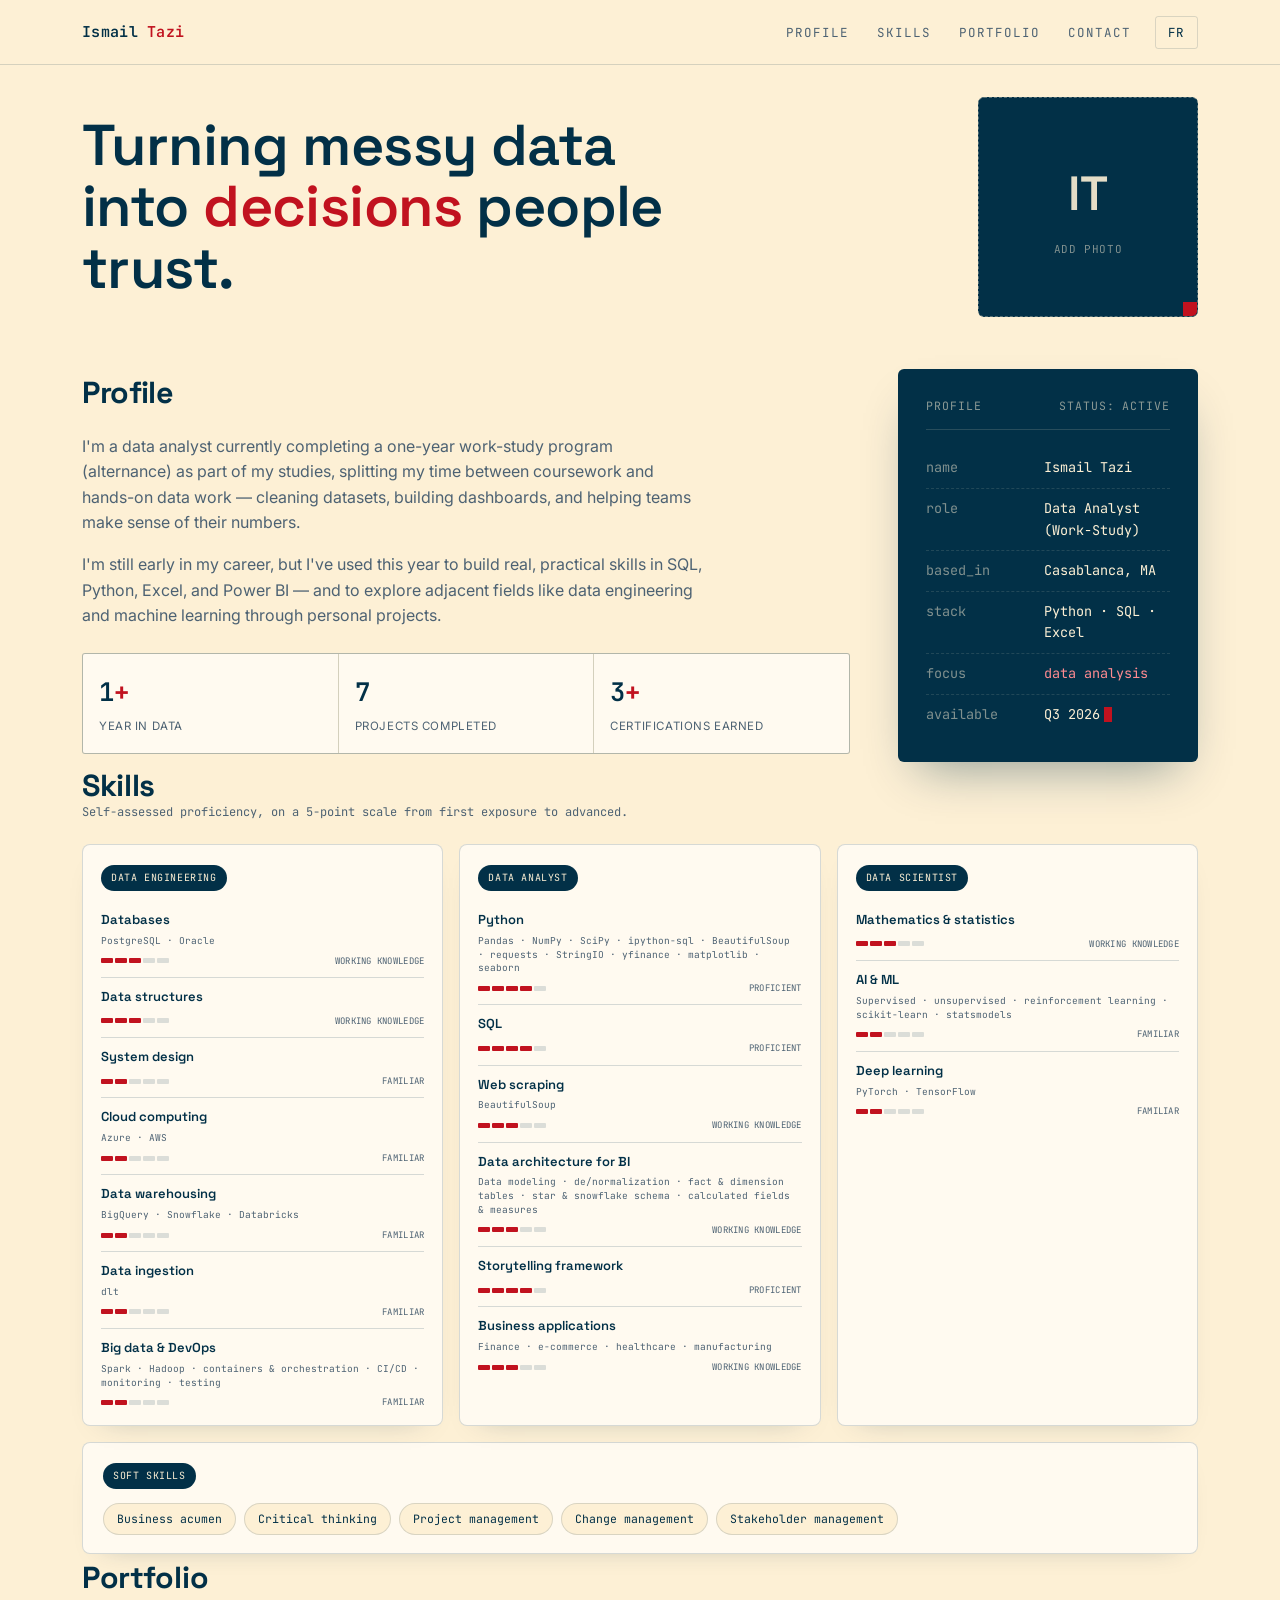
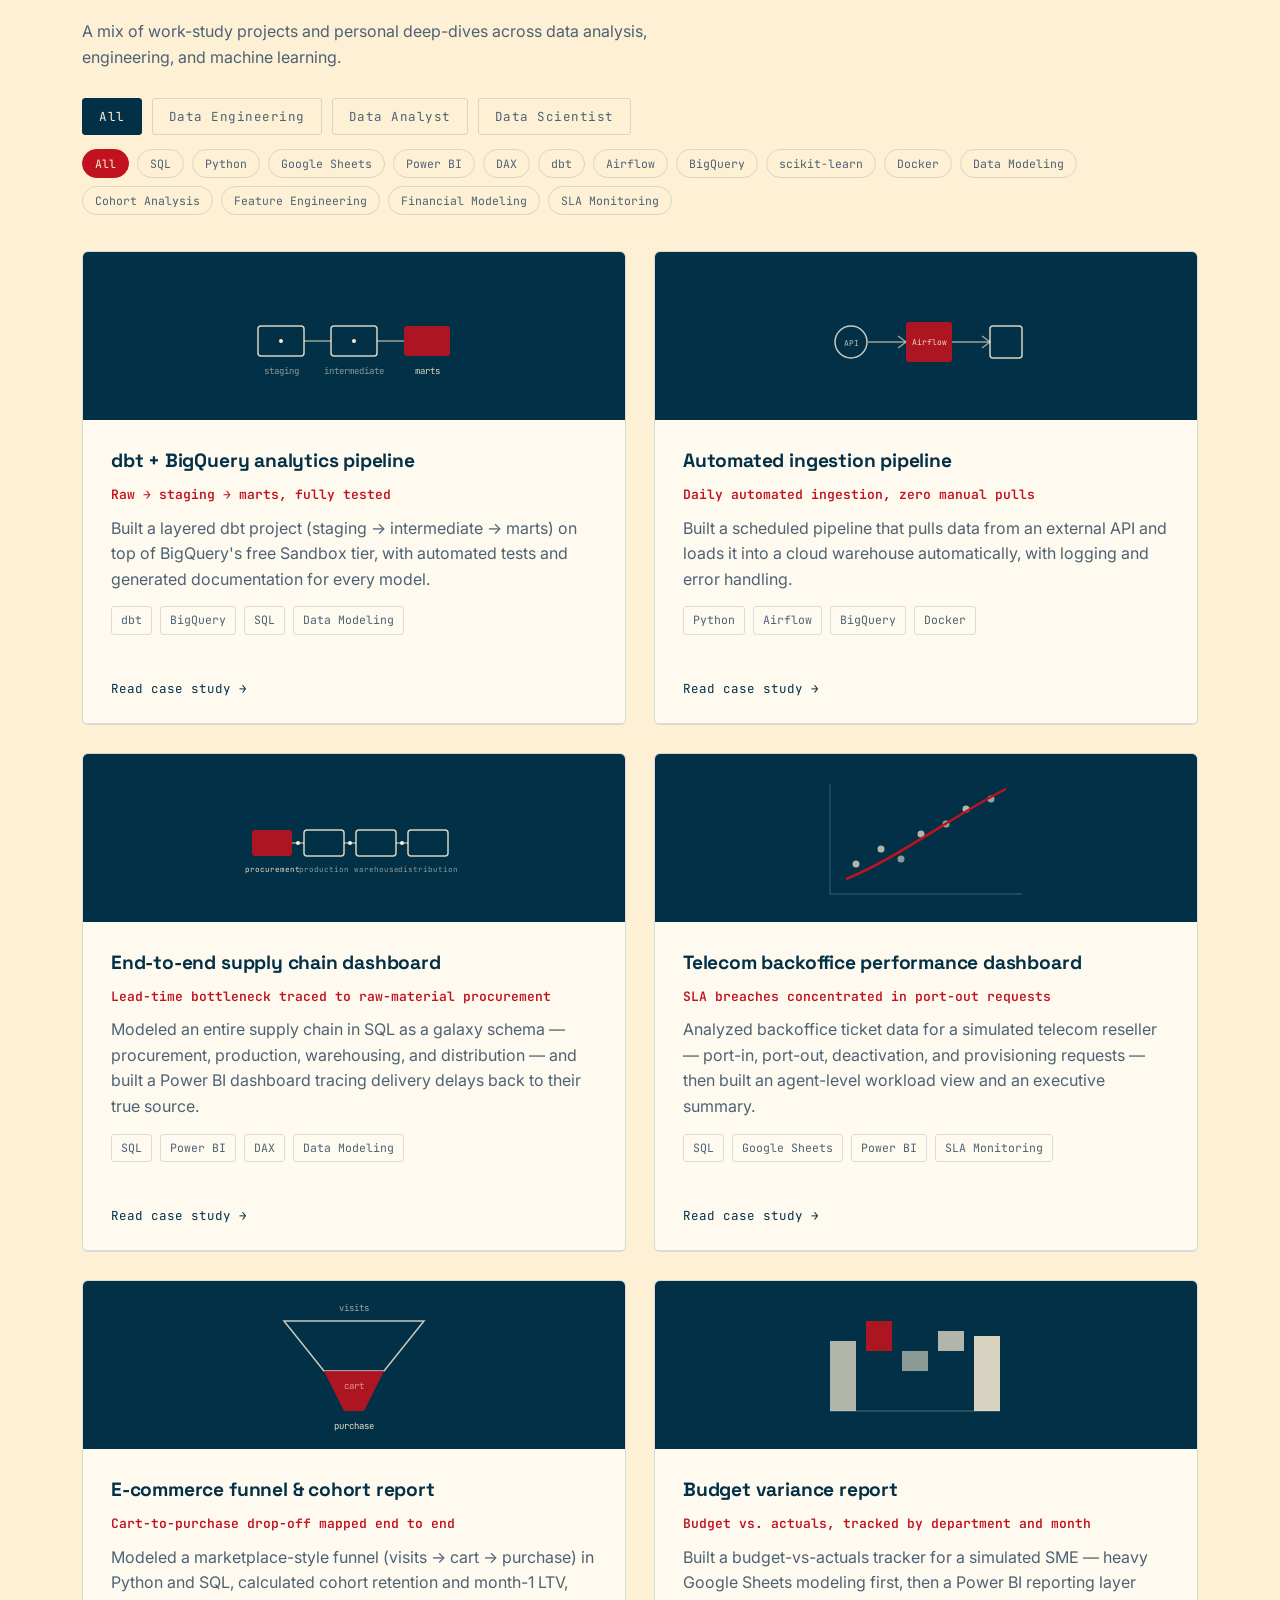
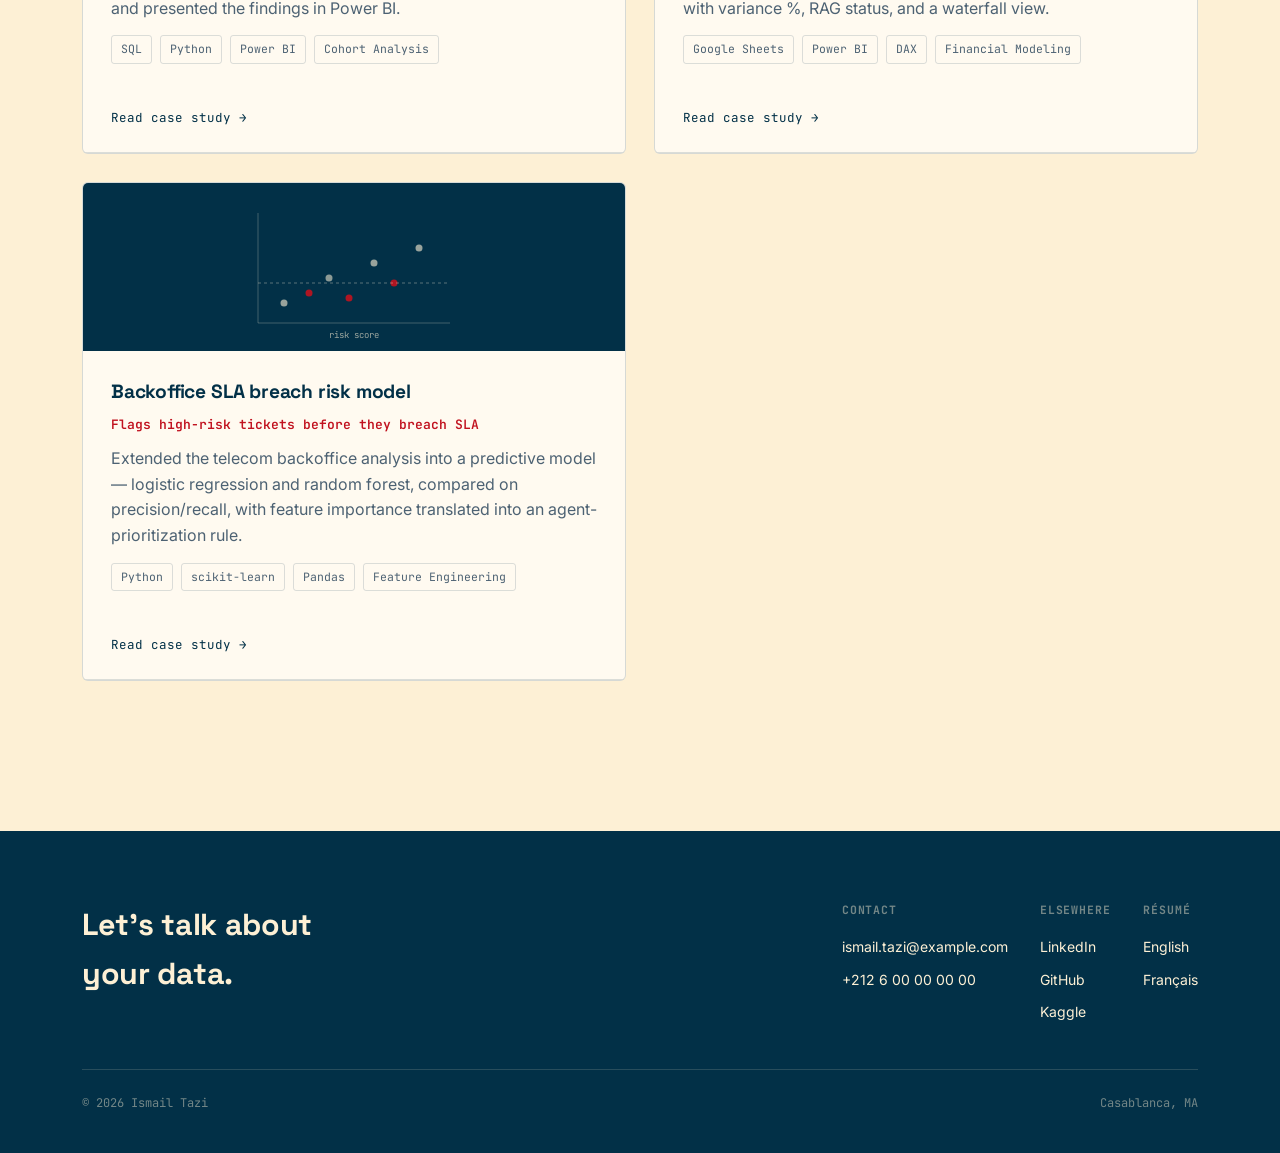
==== commit 4afe36ad: "Add files via upload" ====
--- a/index.html
+++ b/index.html
@@ -156,18 +156,26 @@
 
   /* ---------- HERO ---------- */
   .hero{
-    padding-top:56px;
+    padding-top:32px;
     padding-bottom:8px;
+    display:flex;
+    align-items:center;
+    justify-content:space-between;
+    gap:36px;
   }
   .hero h1{
     font-size:clamp(2.4rem, 4.6vw, 3.6rem);
     line-height:1.06;
     font-weight:600;
     max-width:18ch;
+    margin:0;
   }
   .hero h1 em{
     font-style:normal;
     color:var(--red);
+  }
+  @media (max-width:640px){
+    .hero{ flex-direction:column; align-items:flex-start; gap:20px; }
   }
 
   .btn{
@@ -293,13 +301,17 @@
     width:14px; height:14px;
     background:var(--red);
   }
-  .profile-photo--hero{
-    width:100%;
-    max-width:none;
-    aspect-ratio:16/9;
-  }
-  .profile-photo--hero .profile-initials{ font-size:1.8rem; }
-  .profile-photo--hero .profile-hint{ font-size:9.5px; }
+  .profile-photo--top{
+    width:220px;
+    max-width:220px;
+    aspect-ratio:1/1;
+    flex-shrink:0;
+  }
+  .profile-photo--top .profile-initials{ font-size:3rem; }
+  .profile-photo--top .profile-hint{ font-size:11px; }
+  @media (max-width:640px){
+    .profile-photo--top{ width:160px; max-width:160px; }
+  }
 
   .stat-strip{
     display:grid;
@@ -442,9 +454,10 @@
   /* ---------- PROJECTS ---------- */
   .filter-bar{
     display:flex;
+    align-items:center;
     gap:10px;
     flex-wrap:wrap;
-    margin:28px 0 40px;
+    margin:28px 0 14px;
   }
   .filter-btn{
     font-family:'JetBrains Mono', monospace;
@@ -465,24 +478,12 @@
     color:var(--cream);
   }
 
-  .skill-filter-row{
+  .skill-filters{
     display:flex;
     align-items:center;
-    gap:12px;
-    flex-wrap:wrap;
-    margin:-16px 0 36px;
-  }
-  .skill-filter-label{
-    font-family:'JetBrains Mono', monospace;
-    font-size:11.5px;
-    text-transform:uppercase;
-    letter-spacing:0.07em;
-    color:var(--navy-soft);
-  }
-  .skill-filters{
-    display:flex;
     gap:8px;
     flex-wrap:wrap;
+    margin:0 0 36px;
   }
   .skill-btn{
     font-family:'JetBrains Mono', monospace;
@@ -642,11 +643,11 @@
 
 <header>
   <div class="wrap nav">
-    <div class="logo">Ismail <span>T.</span></div>
+    <div class="logo">Ismail <span>Tazi</span></div>
     <ul class="nav-links">
-      <li><a href="#about" data-i18n="nav.about">about</a></li>
+      <li><a href="#about" data-i18n="nav.about">profile</a></li>
       <li><a href="#skills" data-i18n="nav.skills">skills</a></li>
-      <li><a href="#work" data-i18n="nav.work">work</a></li>
+      <li><a href="#work" data-i18n="nav.work">portfolio</a></li>
       <li><a href="#contact" data-i18n="nav.contact">contact</a></li>
     </ul>
     <button class="lang-toggle mono" id="langToggle" aria-label="Switch language">FR</button>
@@ -658,32 +659,31 @@
   <!-- HERO -->
   <section class="hero wrap" id="hero">
     <h1 data-i18n="hero.title">Turning messy data<br>into <em>decisions</em> people trust.</h1>
+    <div class="profile-photo profile-photo--top">
+      <!-- Replace this placeholder with: <img src="profile.jpg" alt="Ismail Tazi"> -->
+      <div class="profile-placeholder">
+        <span class="profile-initials">IT</span>
+        <span class="profile-hint" data-i18n="about.photoHint">add photo</span>
+      </div>
+    </div>
   </section>
 
   <!-- ABOUT -->
   <section id="about" class="wrap">
     <div class="about-grid">
       <div class="about-text">
-        <h2 data-i18n="about.title">About</h2>
+        <h2 data-i18n="about.title">Profile</h2>
         <p data-i18n="about.p1">I spend most days in that space between raw tables and real decisions — cleaning messy datasets, building models, and shipping dashboards that people actually open on a Monday morning. I care as much about a well-indexed query as I do about a well-calibrated model.</p>
         <p data-i18n="about.p2">Before moving fully into data, I worked adjacent to the business teams I now support — which is probably why I default to asking "what decision does this change?" before I open a notebook.</p>
 
         <div class="stat-strip">
-          <div class="stat"><div class="num">1</div><div class="label" data-i18n="about.stat1">year in data</div></div>
-          <div class="stat"><div class="num">6</div><div class="label" data-i18n="about.stat2">projects completed</div></div>
-          <div class="stat"><div class="num">3</div><div class="label" data-i18n="about.stat3">teams collaborated with</div></div>
+          <div class="stat"><div class="num">1<span>+</span></div><div class="label" data-i18n="about.stat1">year in data</div></div>
+          <div class="stat"><div class="num">7</div><div class="label" data-i18n="about.stat2">projects completed</div></div>
+          <div class="stat"><div class="num">3<span>+</span></div><div class="label" data-i18n="about.stat3">certifications earned</div></div>
         </div>
       </div>
 
       <div class="about-card">
-        <div class="profile-photo profile-photo--hero">
-          <!-- Replace this placeholder with: <img src="profile.jpg" alt="Ismail Tazi"> -->
-          <div class="profile-placeholder">
-            <span class="profile-initials">IT</span>
-            <span class="profile-hint" data-i18n="about.photoHint">add photo</span>
-          </div>
-        </div>
-
         <div class="record" aria-hidden="true">
           <div class="record-top"><span>Profile</span><span data-i18n="record.status">status: active</span></div>
           <div class="record-row"><span class="record-key">name</span><span class="record-val">Ismail Tazi</span></div>
@@ -699,7 +699,7 @@
 
   <!-- SKILLS -->
   <section id="skills" class="wrap">
-    <h2 style="font-size:1.9rem; margin-bottom:8px;" data-i18n="skills.title">Tools of the trade</h2>
+    <h2 style="font-size:1.9rem; margin-bottom:8px;" data-i18n="skills.title">Skills</h2>
     <p class="skills-scale-note" data-i18n="skills.scaleNote">Self-assessed proficiency, on a 5-point scale from first exposure to advanced.</p>
 
     <div class="skills-columns">
@@ -874,7 +874,7 @@
 
   <!-- PROJECTS -->
   <section id="work" class="wrap">
-    <h2 style="font-size:1.9rem; margin-bottom:8px;" data-i18n="projects.title">Selected work</h2>
+    <h2 style="font-size:1.9rem; margin-bottom:8px;" data-i18n="projects.title">Portfolio</h2>
     <p style="color:var(--navy-soft); max-width:60ch; margin-bottom:12px;" data-i18n="projects.intro">A mix of work-study projects and personal deep-dives across data analysis, engineering, and machine learning.</p>
 
     <div class="filter-bar" role="tablist" aria-label="Filter projects by field">
@@ -884,27 +884,29 @@
       <button class="filter-btn" data-filter="scientist" data-i18n="filter.scientist">Data Scientist</button>
     </div>
 
-    <div class="skill-filter-row">
-      <span class="skill-filter-label" data-i18n="skillfilter.label">Filter by skill:</span>
-      <div class="skill-filters" role="tablist" aria-label="Filter projects by skill">
-        <button class="skill-btn active" data-skill="all" data-i18n="filter.all">All</button>
-        <button class="skill-btn" data-skill="sql">SQL</button>
-        <button class="skill-btn" data-skill="python">Python</button>
-        <button class="skill-btn" data-skill="excel">Excel</button>
-        <button class="skill-btn" data-skill="power-bi">Power BI</button>
-        <button class="skill-btn" data-skill="dax">DAX</button>
-        <button class="skill-btn" data-skill="dbt">dbt</button>
-        <button class="skill-btn" data-skill="airflow">Airflow</button>
-        <button class="skill-btn" data-skill="snowflake">Snowflake</button>
-        <button class="skill-btn" data-skill="bigquery">BigQuery</button>
-        <button class="skill-btn" data-skill="scikit-learn">scikit-learn</button>
-      </div>
+    <div class="skill-filters" role="tablist" aria-label="Filter projects by skill">
+      <button class="skill-btn active" data-skill="all" data-i18n="filter.all">All</button>
+      <button class="skill-btn" data-skill="sql">SQL</button>
+      <button class="skill-btn" data-skill="python">Python</button>
+      <button class="skill-btn" data-skill="google-sheets">Google Sheets</button>
+      <button class="skill-btn" data-skill="power-bi">Power BI</button>
+      <button class="skill-btn" data-skill="dax">DAX</button>
+      <button class="skill-btn" data-skill="dbt">dbt</button>
+      <button class="skill-btn" data-skill="airflow">Airflow</button>
+      <button class="skill-btn" data-skill="bigquery">BigQuery</button>
+      <button class="skill-btn" data-skill="scikit-learn">scikit-learn</button>
+      <button class="skill-btn" data-skill="docker">Docker</button>
+      <button class="skill-btn" data-skill="data-modeling" data-i18n="skill.dataModeling">Data Modeling</button>
+      <button class="skill-btn" data-skill="cohort-analysis" data-i18n="skill.cohortAnalysis">Cohort Analysis</button>
+      <button class="skill-btn" data-skill="feature-engineering" data-i18n="skill.featureEngineering">Feature Engineering</button>
+      <button class="skill-btn" data-skill="financial-modeling" data-i18n="skill.financialModeling">Financial Modeling</button>
+      <button class="skill-btn" data-skill="sla-monitoring" data-i18n="skill.slaMonitoring">SLA Monitoring</button>
     </div>
 
     <div class="projects-grid">
 
       <!-- Data Engineering -->
-      <article class="project-card" data-category="engineering" data-skills="dbt,snowflake,sql">
+      <article class="project-card" data-category="engineering" data-skills="dbt,bigquery,sql,data-modeling">
         <div class="project-visual" aria-hidden="true">
           <svg viewBox="0 0 240 168" xmlns="http://www.w3.org/2000/svg">
             <rect x="24" y="74" width="46" height="30" rx="3" stroke="#FDF0D5" stroke-width="1.5" fill="none" opacity="0.85"/>
@@ -920,17 +922,15 @@
           </svg>
         </div>
         <div class="project-body">
-          <span class="project-index">01</span>
-          <div class="project-tag-cat" data-i18n="filter.engineering">Data Engineering</div>
-          <h3 data-i18n="case1.title">dbt + Snowflake analytics pipeline</h3>
+          <h3 data-i18n="case1.title">dbt + BigQuery analytics pipeline</h3>
           <div class="metric" data-i18n="case1.metric">Raw → staging → marts, fully tested</div>
-          <p data-i18n="case1.desc">Built a layered dbt project (staging → intermediate → marts) on top of Snowflake, with automated tests and generated documentation for every model.</p>
-          <div class="case-tags"><span>dbt</span><span>Snowflake</span><span>SQL</span></div>
-        </div>
-        <a class="case-link" href="projects/dbt-snowflake-pipeline.html" data-i18n="case.link" style="display:block; padding:0 28px 24px;">Read case study →</a>
+          <p data-i18n="case1.desc">Built a layered dbt project (staging → intermediate → marts) on top of BigQuery's free Sandbox tier, with automated tests and generated documentation for every model.</p>
+          <div class="case-tags"><span>dbt</span><span>BigQuery</span><span>SQL</span><span>Data Modeling</span></div>
+        </div>
+        <a class="case-link" href="projects/dbt-bigquery-pipeline.html" data-i18n="case.link" style="display:block; padding:0 28px 24px;">Read case study →</a>
       </article>
 
-      <article class="project-card" data-category="engineering" data-skills="python,airflow,snowflake">
+      <article class="project-card" data-category="engineering" data-skills="python,airflow,bigquery,docker">
         <div class="project-visual" aria-hidden="true">
           <svg viewBox="0 0 240 168" xmlns="http://www.w3.org/2000/svg">
             <circle cx="45" cy="90" r="16" stroke="#FDF0D5" stroke-width="1.5" fill="none" opacity="0.8"/>
@@ -945,41 +945,44 @@
           </svg>
         </div>
         <div class="project-body">
-          <span class="project-index">02</span>
-          <div class="project-tag-cat" data-i18n="filter.engineering">Data Engineering</div>
           <h3 data-i18n="case2.title">Automated ingestion pipeline</h3>
           <div class="metric" data-i18n="case2.metric">Daily automated ingestion, zero manual pulls</div>
           <p data-i18n="case2.desc">Built a scheduled pipeline that pulls data from an external API and loads it into a cloud warehouse automatically, with logging and error handling.</p>
-          <div class="case-tags"><span>Python</span><span>Airflow</span><span>Snowflake</span></div>
+          <div class="case-tags"><span>Python</span><span>Airflow</span><span>BigQuery</span><span>Docker</span></div>
         </div>
         <a class="case-link" href="projects/automated-ingestion-pipeline.html" data-i18n="case.link" style="display:block; padding:0 28px 24px;">Read case study →</a>
       </article>
 
       <!-- Data Analyst -->
-      <article class="project-card" data-category="analyst" data-skills="sql,power-bi,dax">
+      <article class="project-card" data-category="analyst" data-skills="sql,power-bi,dax,data-modeling">
         <div class="project-visual" aria-hidden="true">
           <svg viewBox="0 0 240 168" xmlns="http://www.w3.org/2000/svg">
-            <rect x="30" y="98" width="18" height="40" fill="#FDF0D5" opacity="0.55"/>
-            <rect x="58" y="80" width="18" height="58" fill="#FDF0D5" opacity="0.7"/>
-            <rect x="86" y="60" width="18" height="78" fill="#C1121F"/>
-            <rect x="114" y="90" width="18" height="48" fill="#FDF0D5" opacity="0.55"/>
-            <rect x="142" y="70" width="18" height="68" fill="#FDF0D5" opacity="0.7"/>
-            <line x1="24" y1="144" x2="205" y2="144" stroke="#FDF0D5" stroke-width="1" opacity="0.3"/>
-            <path d="M178 52 L190 62 L204 38" stroke="#C1121F" stroke-width="2" fill="none" opacity="0.9"/>
+            <rect x="18" y="76" width="40" height="26" rx="3" fill="#C1121F" opacity="0.9"/>
+            <rect x="70" y="76" width="40" height="26" rx="3" stroke="#FDF0D5" stroke-width="1.5" fill="none" opacity="0.85"/>
+            <rect x="122" y="76" width="40" height="26" rx="3" stroke="#FDF0D5" stroke-width="1.5" fill="none" opacity="0.85"/>
+            <rect x="174" y="76" width="40" height="26" rx="3" stroke="#FDF0D5" stroke-width="1.5" fill="none" opacity="0.85"/>
+            <path d="M58 89 H70" stroke="#FDF0D5" stroke-width="1.5" opacity="0.6"/>
+            <path d="M110 89 H122" stroke="#FDF0D5" stroke-width="1.5" opacity="0.6"/>
+            <path d="M162 89 H174" stroke="#FDF0D5" stroke-width="1.5" opacity="0.6"/>
+            <circle cx="64" cy="89" r="2" fill="#FDF0D5"/>
+            <circle cx="116" cy="89" r="2" fill="#FDF0D5"/>
+            <circle cx="168" cy="89" r="2" fill="#FDF0D5"/>
+            <text x="38" y="118" font-family="JetBrains Mono, monospace" font-size="7.5" fill="#FDF0D5" text-anchor="middle" opacity="0.9">procurement</text>
+            <text x="90" y="118" font-family="JetBrains Mono, monospace" font-size="7.5" fill="#FDF0D5" text-anchor="middle" opacity="0.55">production</text>
+            <text x="142" y="118" font-family="JetBrains Mono, monospace" font-size="7.5" fill="#FDF0D5" text-anchor="middle" opacity="0.55">warehouse</text>
+            <text x="194" y="118" font-family="JetBrains Mono, monospace" font-size="7.5" fill="#FDF0D5" text-anchor="middle" opacity="0.55">distribution</text>
           </svg>
         </div>
         <div class="project-body">
-          <span class="project-index">03</span>
-          <div class="project-tag-cat" data-i18n="filter.analyst">Data Analyst</div>
-          <h3 data-i18n="case3.title">Retail sales performance dashboard</h3>
-          <div class="metric" data-i18n="case3.metric">Branch-level YoY variance across 4 regions</div>
-          <p data-i18n="case3.desc">Built a star-schema sales model in SQL and a branch-manager-facing Power BI dashboard to surface regional performance and YoY growth across a simulated retail network.</p>
-          <div class="case-tags"><span>SQL</span><span>Power BI</span><span>DAX</span></div>
-        </div>
-        <a class="case-link" href="projects/retail-banking-sales-dashboard.html" data-i18n="case.link" style="display:block; padding:0 28px 24px;">Read case study →</a>
+          <h3 data-i18n="case3.title">End-to-end supply chain dashboard</h3>
+          <div class="metric" data-i18n="case3.metric">Lead-time bottleneck traced to raw-material procurement</div>
+          <p data-i18n="case3.desc">Modeled an entire supply chain in SQL as a galaxy schema — procurement, production, warehousing, and distribution — and built a Power BI dashboard tracing delivery delays back to their true source.</p>
+          <div class="case-tags"><span>SQL</span><span>Power BI</span><span>DAX</span><span>Data Modeling</span></div>
+        </div>
+        <a class="case-link" href="projects/supply-chain-dashboard.html" data-i18n="case.link" style="display:block; padding:0 28px 24px;">Read case study →</a>
       </article>
 
-      <article class="project-card" data-category="analyst" data-skills="sql,excel,power-bi">
+      <article class="project-card" data-category="analyst" data-skills="sql,google-sheets,power-bi,sla-monitoring">
         <div class="project-visual" aria-hidden="true">
           <svg viewBox="0 0 240 168" xmlns="http://www.w3.org/2000/svg">
             <line x1="24" y1="30" x2="24" y2="140" stroke="#FDF0D5" stroke-width="1" opacity="0.25"/>
@@ -995,17 +998,15 @@
           </svg>
         </div>
         <div class="project-body">
-          <span class="project-index">04</span>
-          <div class="project-tag-cat" data-i18n="filter.analyst">Data Analyst</div>
-          <h3 data-i18n="case4.title">Telecom customer churn analysis</h3>
-          <div class="metric" data-i18n="case4.metric">Churn concentrated in month-to-month contracts</div>
-          <p data-i18n="case4.desc">Analyzed churn drivers for a simulated Moroccan telecom operator — contract type, tenure, and payment method — then built a cohort retention view and an executive summary.</p>
-          <div class="case-tags"><span>SQL</span><span>Excel</span><span>Power BI</span></div>
-        </div>
-        <a class="case-link" href="projects/telecom-churn-analysis.html" data-i18n="case.link" style="display:block; padding:0 28px 24px;">Read case study →</a>
+          <h3 data-i18n="case4.title">Telecom backoffice performance dashboard</h3>
+          <div class="metric" data-i18n="case4.metric">SLA breaches concentrated in port-out requests</div>
+          <p data-i18n="case4.desc">Analyzed backoffice ticket data for a simulated telecom reseller — port-in, port-out, deactivation, and provisioning requests — then built an agent-level workload view and an executive summary.</p>
+          <div class="case-tags"><span>SQL</span><span>Google Sheets</span><span>Power BI</span><span>SLA Monitoring</span></div>
+        </div>
+        <a class="case-link" href="projects/telecom-backoffice-dashboard.html" data-i18n="case.link" style="display:block; padding:0 28px 24px;">Read case study →</a>
       </article>
 
-      <article class="project-card" data-category="analyst" data-skills="sql,python,power-bi">
+      <article class="project-card" data-category="analyst" data-skills="sql,python,power-bi,cohort-analysis">
         <div class="project-visual" aria-hidden="true">
           <svg viewBox="0 0 240 168" xmlns="http://www.w3.org/2000/svg">
             <path d="M50 40 H190 L150 90 H90 Z" fill="none" stroke="#FDF0D5" stroke-width="1.5" opacity="0.8"/>
@@ -1016,17 +1017,15 @@
           </svg>
         </div>
         <div class="project-body">
-          <span class="project-index">05</span>
-          <div class="project-tag-cat" data-i18n="filter.analyst">Data Analyst</div>
           <h3 data-i18n="case5.title">E-commerce funnel &amp; cohort report</h3>
           <div class="metric" data-i18n="case5.metric">Cart-to-purchase drop-off mapped end to end</div>
           <p data-i18n="case5.desc">Modeled a marketplace-style funnel (visits → cart → purchase) in Python and SQL, calculated cohort retention and month-1 LTV, and presented the findings in Power BI.</p>
-          <div class="case-tags"><span>SQL</span><span>Python</span><span>Power BI</span></div>
+          <div class="case-tags"><span>SQL</span><span>Python</span><span>Power BI</span><span>Cohort Analysis</span></div>
         </div>
         <a class="case-link" href="projects/ecommerce-funnel-cohort-report.html" data-i18n="case.link" style="display:block; padding:0 28px 24px;">Read case study →</a>
       </article>
 
-      <article class="project-card" data-category="analyst" data-skills="excel,power-bi,dax">
+      <article class="project-card" data-category="analyst" data-skills="google-sheets,power-bi,dax,financial-modeling">
         <div class="project-visual" aria-hidden="true">
           <svg viewBox="0 0 240 168" xmlns="http://www.w3.org/2000/svg">
             <rect x="24" y="60" width="26" height="70" fill="#FDF0D5" opacity="0.7"/>
@@ -1038,18 +1037,16 @@
           </svg>
         </div>
         <div class="project-body">
-          <span class="project-index">06</span>
-          <div class="project-tag-cat" data-i18n="filter.analyst">Data Analyst</div>
           <h3 data-i18n="case6.title">Budget variance report</h3>
           <div class="metric" data-i18n="case6.metric">Budget vs. actuals, tracked by department and month</div>
-          <p data-i18n="case6.desc">Built a budget-vs-actuals tracker for a simulated SME — heavy Excel modeling first, then a Power BI reporting layer with variance %, RAG status, and a waterfall view.</p>
-          <div class="case-tags"><span>Excel</span><span>Power BI</span><span>DAX</span></div>
+          <p data-i18n="case6.desc">Built a budget-vs-actuals tracker for a simulated SME — heavy Google Sheets modeling first, then a Power BI reporting layer with variance %, RAG status, and a waterfall view.</p>
+          <div class="case-tags"><span>Google Sheets</span><span>Power BI</span><span>DAX</span><span>Financial Modeling</span></div>
         </div>
         <a class="case-link" href="projects/budget-variance-report.html" data-i18n="case.link" style="display:block; padding:0 28px 24px;">Read case study →</a>
       </article>
 
       <!-- Data Scientist -->
-      <article class="project-card" data-category="scientist" data-skills="python,scikit-learn">
+      <article class="project-card" data-category="scientist" data-skills="python,scikit-learn,feature-engineering">
         <div class="project-visual" aria-hidden="true">
           <svg viewBox="0 0 240 168" xmlns="http://www.w3.org/2000/svg">
             <line x1="24" y1="30" x2="24" y2="140" stroke="#FDF0D5" stroke-width="1" opacity="0.25"/>
@@ -1066,14 +1063,12 @@
           </svg>
         </div>
         <div class="project-body">
-          <span class="project-index">07</span>
-          <div class="project-tag-cat" data-i18n="filter.scientist">Data Scientist</div>
-          <h3 data-i18n="case7.title">Customer churn prediction model</h3>
-          <div class="metric" data-i18n="case7.metric">Predicts churn risk from usage patterns</div>
-          <p data-i18n="case7.desc">Extended the telecom churn analysis into a predictive model — logistic regression and random forest, compared on precision/recall, with feature importance explained in business terms.</p>
-          <div class="case-tags"><span>Python</span><span>scikit-learn</span><span>Pandas</span></div>
-        </div>
-        <a class="case-link" href="projects/churn-prediction-model.html" data-i18n="case.link" style="display:block; padding:0 28px 24px;">Read case study →</a>
+          <h3 data-i18n="case7.title">Backoffice SLA breach risk model</h3>
+          <div class="metric" data-i18n="case7.metric">Flags high-risk tickets before they breach SLA</div>
+          <p data-i18n="case7.desc">Extended the telecom backoffice analysis into a predictive model — logistic regression and random forest, compared on precision/recall, with feature importance translated into an agent-prioritization rule.</p>
+          <div class="case-tags"><span>Python</span><span>scikit-learn</span><span>Pandas</span><span>Feature Engineering</span></div>
+        </div>
+        <a class="case-link" href="projects/sla-breach-risk-model.html" data-i18n="case.link" style="display:block; padding:0 28px 24px;">Read case study →</a>
       </article>
 
     </div>
@@ -1171,7 +1166,7 @@
   // ---------- i18n ----------
   const translations = {
     en: {
-      "nav.about": "about", "nav.skills": "skills", "nav.work": "work",
+      "nav.about": "profile", "nav.skills": "skills", "nav.work": "portfolio",
       "nav.contact": "contact",
 
       "hero.title": 'Turning messy data<br>into <em>decisions</em> people trust.',
@@ -1181,15 +1176,15 @@
       "record.focus": "data analysis",
       "record.available": 'Q3 2026<span class="cursor"></span>',
 
-      "about.title": "About",
+      "about.title": "Profile",
       "about.photoHint": "add photo",
       "about.p1": "I'm a data analyst currently completing a one-year work-study program (alternance) as part of my studies, splitting my time between coursework and hands-on data work — cleaning datasets, building dashboards, and helping teams make sense of their numbers.",
       "about.p2": "I'm still early in my career, but I've used this year to build real, practical skills in SQL, Python, Excel, and Power BI — and to explore adjacent fields like data engineering and machine learning through personal projects.",
       "about.stat1": "year in data",
       "about.stat2": "projects completed",
-      "about.stat3": "teams collaborated with",
-
-      "skills.title": "Tools of the trade",
+      "about.stat3": "certifications earned",
+
+      "skills.title": "Skills",
       "skills.scaleNote": "Self-assessed proficiency, on a 5-point scale from first exposure to advanced.",
 
       "level.1": "Exploring",
@@ -1221,7 +1216,7 @@
       "skill.aiml.sub": "Supervised · unsupervised · reinforcement learning · scikit-learn · statsmodels",
       "skill.deeplearning": "Deep learning",
 
-      "projects.title": "Selected work",
+      "projects.title": "Portfolio",
       "projects.intro": "A mix of work-study projects and personal deep-dives across data analysis, engineering, and machine learning.",
       "case.link": "Read case study →",
 
@@ -1229,23 +1224,27 @@
       "filter.engineering": "Data Engineering",
       "filter.analyst": "Data Analyst",
       "filter.scientist": "Data Scientist",
-      "skillfilter.label": "Filter by skill:",
-
-      "case1.title": "dbt + Snowflake analytics pipeline",
+      "skill.dataModeling": "Data Modeling",
+      "skill.cohortAnalysis": "Cohort Analysis",
+      "skill.featureEngineering": "Feature Engineering",
+      "skill.financialModeling": "Financial Modeling",
+      "skill.slaMonitoring": "SLA Monitoring",
+
+      "case1.title": "dbt + BigQuery analytics pipeline",
       "case1.metric": "Raw &rarr; staging &rarr; marts, fully tested",
-      "case1.desc": "Built a layered dbt project (staging &rarr; intermediate &rarr; marts) on top of Snowflake, with automated tests and generated documentation for every model.",
+      "case1.desc": "Built a layered dbt project (staging &rarr; intermediate &rarr; marts) on top of BigQuery's free Sandbox tier, with automated tests and generated documentation for every model.",
 
       "case2.title": "Automated ingestion pipeline",
       "case2.metric": "Daily automated ingestion, zero manual pulls",
       "case2.desc": "Built a scheduled pipeline that pulls data from an external API and loads it into a cloud warehouse automatically, with logging and error handling.",
 
-      "case3.title": "Retail sales performance dashboard",
-      "case3.metric": "Branch-level YoY variance across 4 regions",
-      "case3.desc": "Built a star-schema sales model in SQL and a branch-manager-facing Power BI dashboard to surface regional performance and YoY growth across a simulated retail network.",
-
-      "case4.title": "Telecom customer churn analysis",
-      "case4.metric": "Churn concentrated in month-to-month contracts",
-      "case4.desc": "Analyzed churn drivers for a simulated Moroccan telecom operator — contract type, tenure, and payment method — then built a cohort retention view and an executive summary.",
+      "case3.title": "End-to-end supply chain dashboard",
+      "case3.metric": "Lead-time bottleneck traced to raw-material procurement",
+      "case3.desc": "Modeled an entire supply chain in SQL as a galaxy schema — procurement, production, warehousing, and distribution — and built a Power BI dashboard tracing delivery delays back to their true source.",
+
+      "case4.title": "Telecom backoffice performance dashboard",
+      "case4.metric": "SLA breaches concentrated in port-out requests",
+      "case4.desc": "Analyzed backoffice ticket data for a simulated telecom reseller — port-in, port-out, deactivation, and provisioning requests — then built an agent-level workload view and an executive summary.",
 
       "case5.title": "E-commerce funnel &amp; cohort report",
       "case5.metric": "Cart-to-purchase drop-off mapped end to end",
@@ -1253,11 +1252,11 @@
 
       "case6.title": "Budget variance report",
       "case6.metric": "Budget vs. actuals, tracked by department and month",
-      "case6.desc": "Built a budget-vs-actuals tracker for a simulated SME — heavy Excel modeling first, then a Power BI reporting layer with variance %, RAG status, and a waterfall view.",
-
-      "case7.title": "Customer churn prediction model",
-      "case7.metric": "Predicts churn risk from usage patterns",
-      "case7.desc": "Extended the telecom churn analysis into a predictive model — logistic regression and random forest, compared on precision/recall, with feature importance explained in business terms.",
+      "case6.desc": "Built a budget-vs-actuals tracker for a simulated SME — heavy Google Sheets modeling first, then a Power BI reporting layer with variance %, RAG status, and a waterfall view.",
+
+      "case7.title": "Backoffice SLA breach risk model",
+      "case7.metric": "Flags high-risk tickets before they breach SLA",
+      "case7.desc": "Extended the telecom backoffice analysis into a predictive model — logistic regression and random forest, compared on precision/recall, with feature importance translated into an agent-prioritization rule.",
 
       "footer.title": "Let's talk about your data.",
       "footer.contact": "Contact",
@@ -1265,7 +1264,7 @@
       "footer.resume": "Résumé"
     },
     fr: {
-      "nav.about": "à propos", "nav.skills": "compétences", "nav.work": "projets",
+      "nav.about": "profil", "nav.skills": "compétences", "nav.work": "portfolio",
       "nav.contact": "contact",
 
       "hero.title": 'Transformer des données brutes<br>en <em>décisions</em> fiables.',
@@ -1275,15 +1274,15 @@
       "record.focus": "analyse de données",
       "record.available": 'T3 2026<span class="cursor"></span>',
 
-      "about.title": "À propos",
+      "about.title": "Profil",
       "about.photoHint": "ajouter une photo",
       "about.p1": "Je suis analyste de données, actuellement en alternance dans le cadre de mes études — je partage mon temps entre les cours et un travail concret sur les données : nettoyer des jeux de données, construire des tableaux de bord, et aider les équipes à mieux comprendre leurs chiffres.",
       "about.p2": "Je suis encore en début de carrière, mais j'ai profité de cette année pour développer de vraies compétences pratiques en SQL, Python, Excel et Power BI — et pour explorer des domaines connexes comme l'ingénierie des données et le machine learning à travers des projets personnels.",
       "about.stat1": "an d'expérience",
       "about.stat2": "projets réalisés",
-      "about.stat3": "équipes accompagnées",
-
-      "skills.title": "Outils du métier",
+      "about.stat3": "certifications obtenues",
+
+      "skills.title": "Compétences",
       "skills.scaleNote": "Niveau auto-évalué, sur une échelle de 5, de la première découverte à la maîtrise avancée.",
 
       "level.1": "Découverte",
@@ -1315,7 +1314,7 @@
       "skill.aiml.sub": "Apprentissage supervisé · non supervisé · par renforcement · scikit-learn · statsmodels",
       "skill.deeplearning": "Deep learning",
 
-      "projects.title": "Travaux sélectionnés",
+      "projects.title": "Portfolio",
       "projects.intro": "Un mélange de projets réalisés en alternance et de projets personnels, entre analyse de données, ingénierie et machine learning.",
       "case.link": "Voir l'étude de cas →",
 
@@ -1323,23 +1322,27 @@
       "filter.engineering": "Ingénierie des données",
       "filter.analyst": "Analyste de données",
       "filter.scientist": "Data Scientist",
-      "skillfilter.label": "Filtrer par compétence :",
-
-      "case1.title": "Pipeline analytique dbt + Snowflake",
+      "skill.dataModeling": "Modélisation de données",
+      "skill.cohortAnalysis": "Analyse par cohorte",
+      "skill.featureEngineering": "Feature engineering",
+      "skill.financialModeling": "Modélisation financière",
+      "skill.slaMonitoring": "Suivi des SLA",
+
+      "case1.title": "Pipeline analytique dbt + BigQuery",
       "case1.metric": "Brut &rarr; staging &rarr; marts, entièrement testé",
-      "case1.desc": "Projet dbt en couches (staging &rarr; intermédiaire &rarr; marts) sur Snowflake, avec tests automatisés et documentation générée pour chaque modèle.",
+      "case1.desc": "Projet dbt en couches (staging &rarr; intermédiaire &rarr; marts) sur le niveau gratuit Sandbox de BigQuery, avec tests automatisés et documentation générée pour chaque modèle.",
 
       "case2.title": "Pipeline d'ingestion automatisé",
       "case2.metric": "Ingestion quotidienne automatisée, zéro extraction manuelle",
       "case2.desc": "Pipeline planifié qui récupère des données depuis une API externe et les charge automatiquement dans un entrepôt cloud, avec journalisation et gestion des erreurs.",
 
-      "case3.title": "Tableau de bord de performance des ventes retail",
-      "case3.metric": "Écarts de croissance par succursale sur 4 régions",
-      "case3.desc": "Modèle de ventes en schéma en étoile sous SQL et tableau de bord Power BI destiné aux responsables de succursale, pour visualiser la performance régionale et la croissance annuelle sur un réseau retail simulé.",
-
-      "case4.title": "Analyse du churn client télécom",
-      "case4.metric": "Churn concentré sur les contrats mensuels",
-      "case4.desc": "Analyse des facteurs de churn pour un opérateur télécom marocain simulé — type de contrat, ancienneté, mode de paiement — avec une vue de rétention par cohorte et une synthèse exécutive.",
+      "case3.title": "Tableau de bord de la chaîne d'approvisionnement de bout en bout",
+      "case3.metric": "Goulot d'étranglement des délais retracé jusqu'à l'approvisionnement en matières premières",
+      "case3.desc": "Modélisation d'une chaîne d'approvisionnement complète sous SQL en schéma en constellation — approvisionnement, production, entreposage et distribution — avec un tableau de bord Power BI retraçant les retards de livraison jusqu'à leur véritable origine.",
+
+      "case4.title": "Tableau de bord de performance backoffice télécom",
+      "case4.metric": "Manquements SLA concentrés sur les demandes de port-out",
+      "case4.desc": "Analyse des données de tickets backoffice pour un revendeur télécom simulé — demandes de port-in, port-out, désactivation et provisionnement — avec une vue de charge de travail par agent et une synthèse exécutive.",
 
       "case5.title": "Rapport de funnel et cohortes e-commerce",
       "case5.metric": "Taux d'abandon panier-achat cartographié de bout en bout",
@@ -1347,11 +1350,11 @@
 
       "case6.title": "Rapport d'écarts budgétaires",
       "case6.metric": "Budget vs réalisé, suivi par département et par mois",
-      "case6.desc": "Suivi budget vs réalisé pour une PME simulée — modélisation Excel poussée, puis couche de reporting Power BI avec écarts en %, statut RAG et vue en cascade (waterfall).",
-
-      "case7.title": "Modèle de prédiction du churn client",
-      "case7.metric": "Prédit le risque de churn à partir des habitudes d'usage",
-      "case7.desc": "Extension de l'analyse de churn télécom vers un modèle prédictif — régression logistique et random forest, comparés sur precision/recall, avec l'importance des variables expliquée en langage métier.",
+      "case6.desc": "Suivi budget vs réalisé pour une PME simulée — modélisation Google Sheets poussée, puis couche de reporting Power BI avec écarts en %, statut RAG et vue en cascade (waterfall).",
+
+      "case7.title": "Modèle de risque de manquement SLA backoffice",
+      "case7.metric": "Signale les tickets à risque avant le manquement SLA",
+      "case7.desc": "Extension de l'analyse backoffice télécom vers un modèle prédictif — régression logistique et random forest, comparés sur precision/recall, avec l'importance des variables traduite en règle de priorisation des agents.",
 
       "footer.title": "Parlons de vos données.",
       "footer.contact": "Contact",
